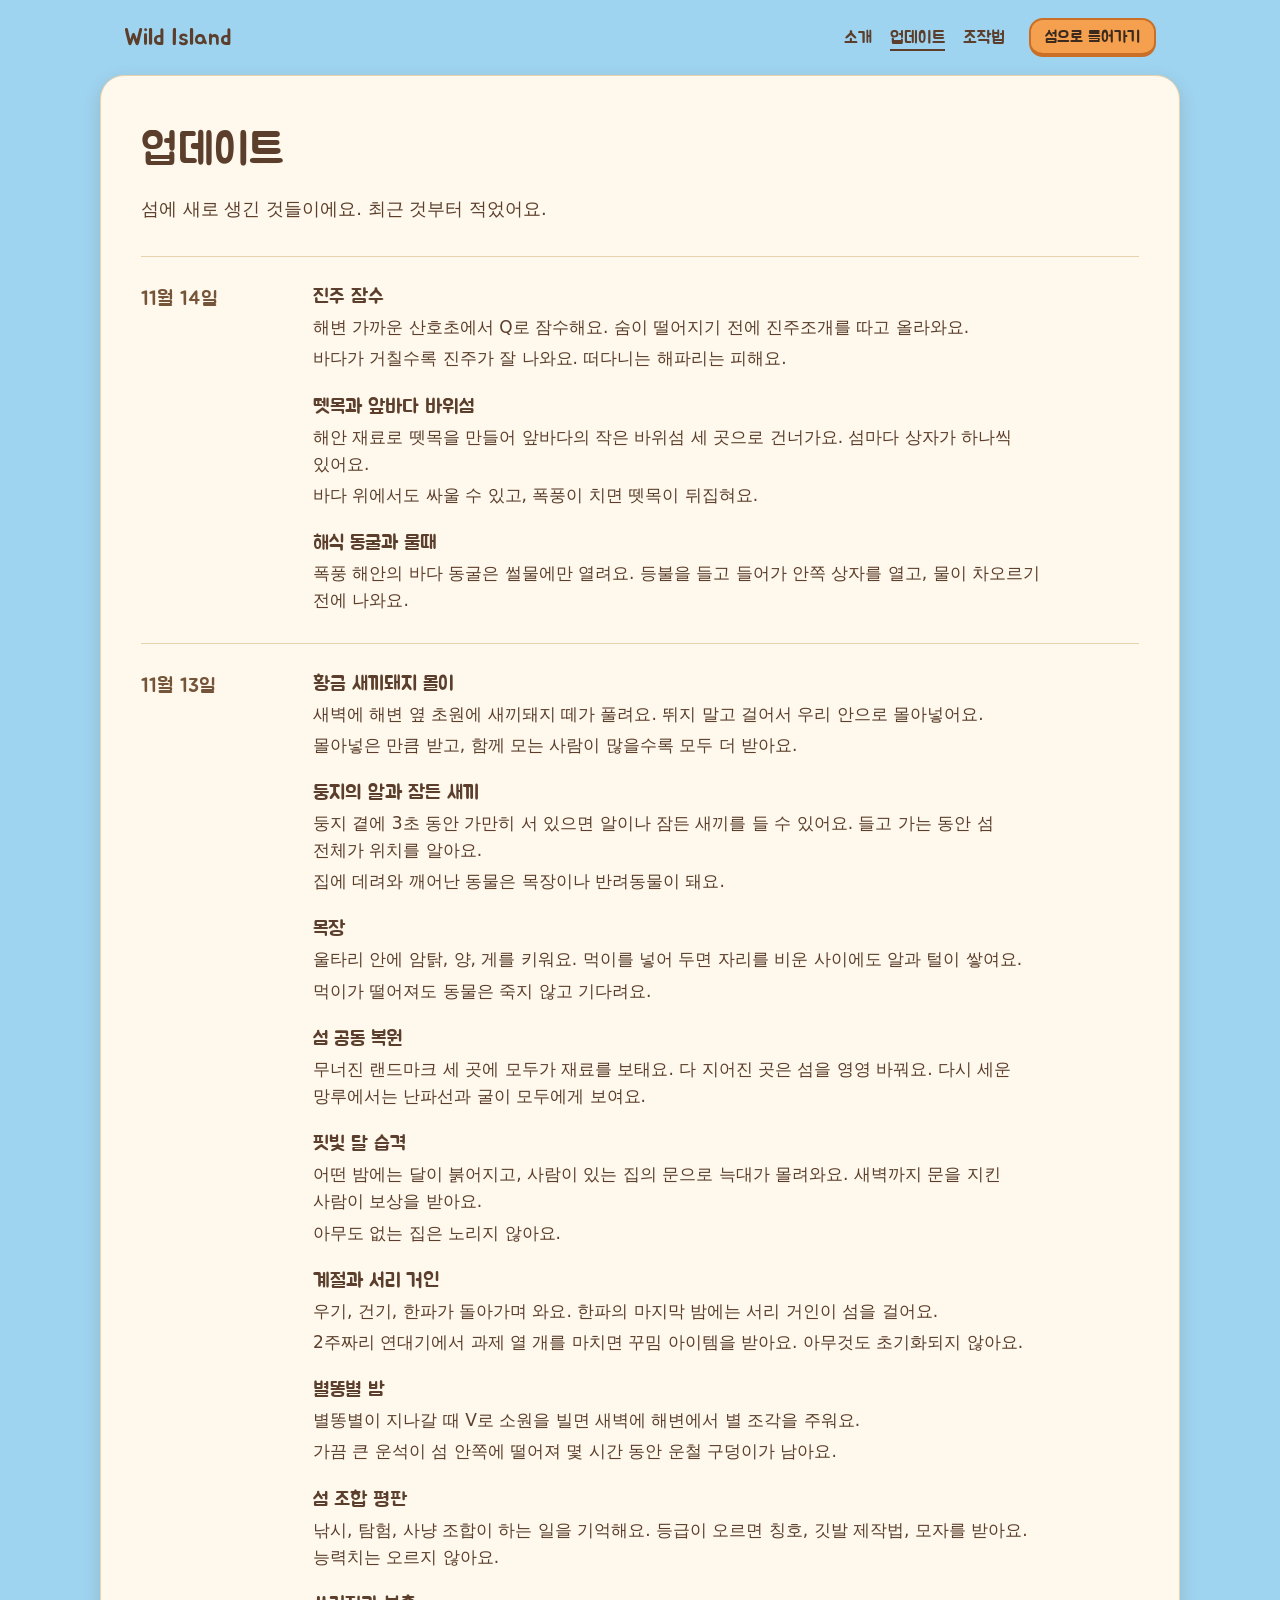
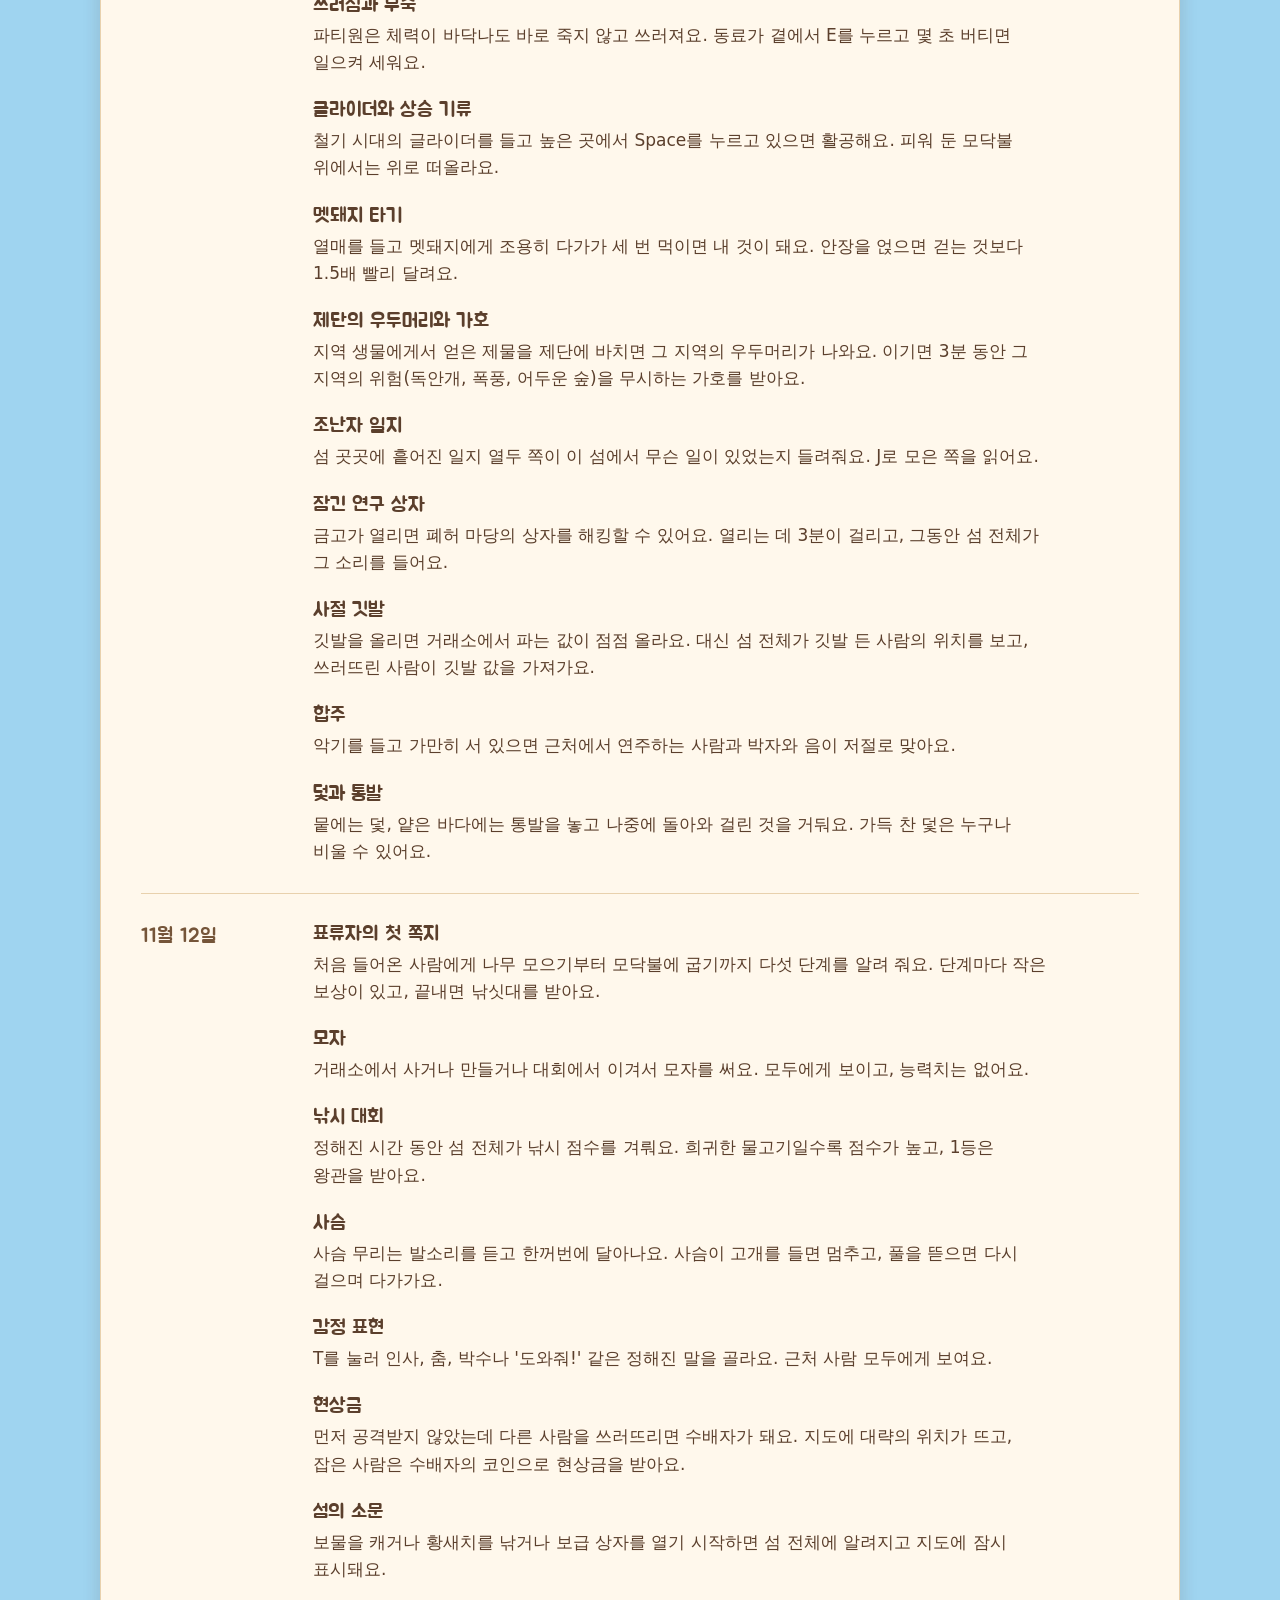
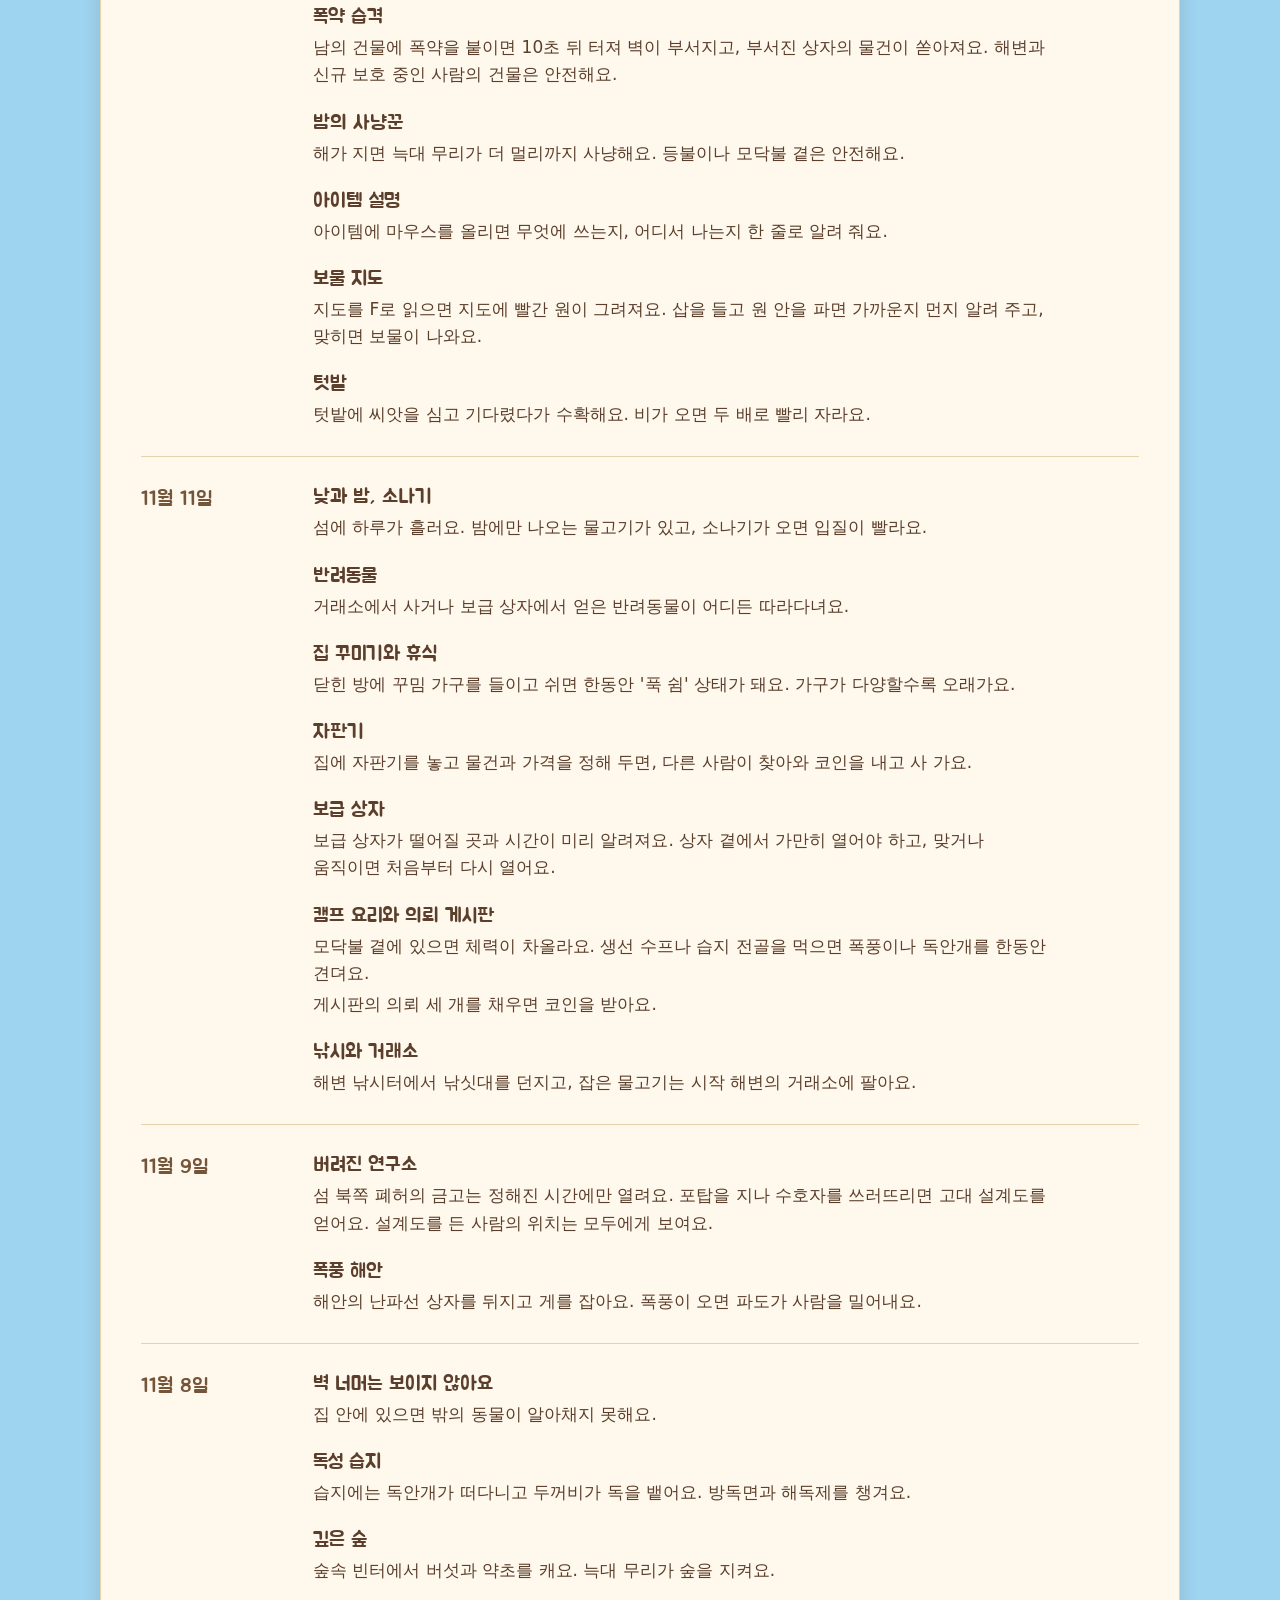
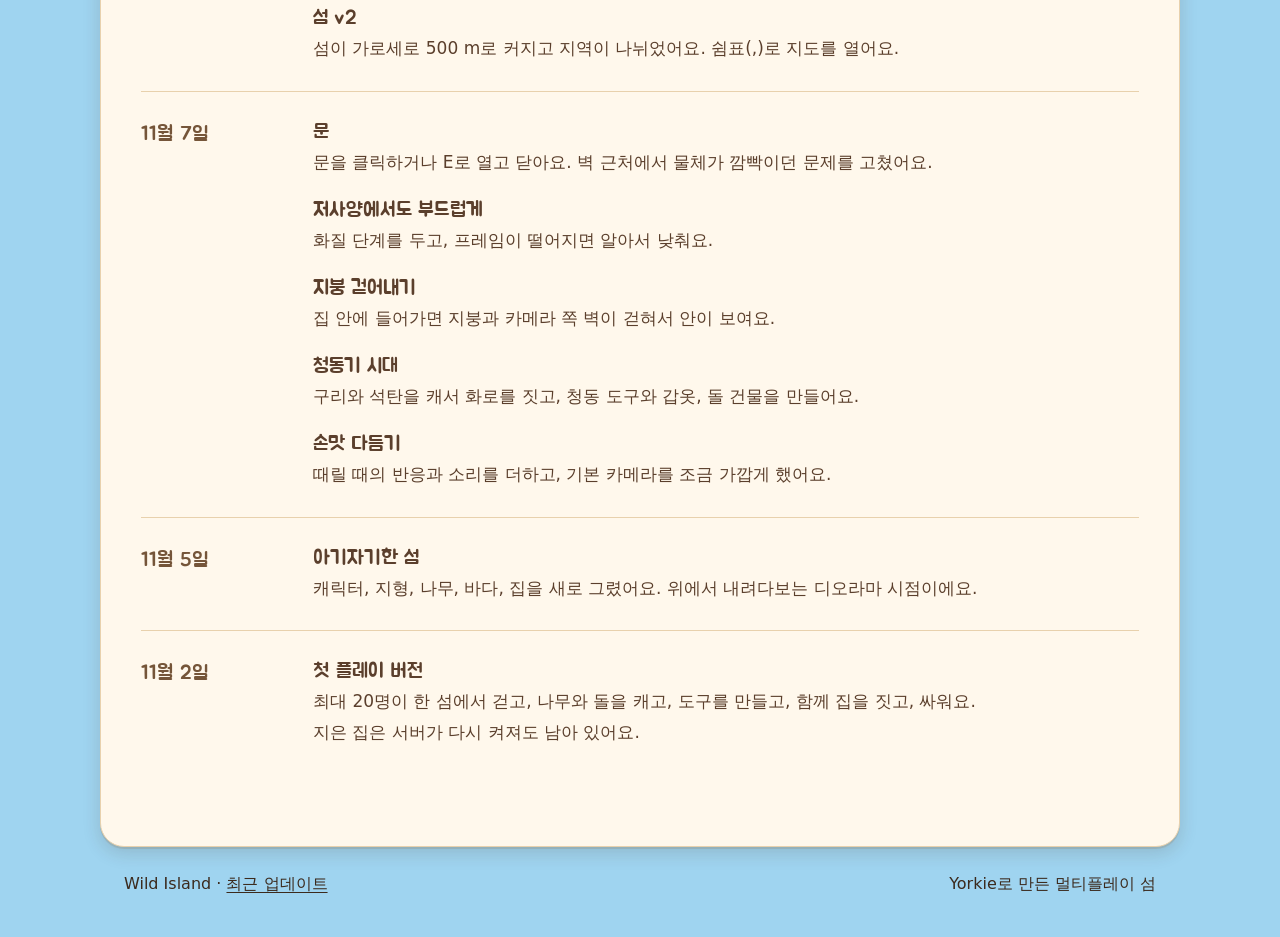
==== updates/index.html @ ed9c8882 "deploy v0.1.1" ====
<!doctype html>
<html lang="ko">
  <head>
    <meta charset="UTF-8" />
    <meta name="viewport" content="width=device-width, initial-scale=1.0" />
    <title>업데이트 · Wild Island</title>
    <meta name="description" content="Wild Island에 새로 생긴 것들, 최근 것부터." />
    <link rel="icon" href="data:," />
    <script type="module" crossorigin src="../assets/updates-BqcX0hGC.js"></script>
    <link rel="modulepreload" crossorigin href="../assets/modulepreload-polyfill-P2Xu9kJm.js">
    <link rel="stylesheet" crossorigin href="../assets/site-DYRIUHrF.css">
  </head>
  <body>
    <header class="top">
      <div class="wrap">
        <a class="brand" href="../">Wild Island</a>
        <nav class="nav" aria-label="사이트">
          <a href="../about/">소개</a>
          <a href="./" aria-current="page">업데이트</a>
          <a href="../how/">조작법</a>
        </nav>
        <a class="play" href="../">섬으로 들어가기</a>
      </div>
    </header>

    <main class="wrap">
      <h1>업데이트</h1>
      <p class="lead measure">섬에 새로 생긴 것들이에요. 최근 것부터 적었어요.</p>
      <div class="days" id="days"></div>
    </main>

    <footer>
      <div class="wrap">
        <span>Wild Island · <a href="../updates/">최근 업데이트</a></span>
        <span>Yorkie로 만든 멀티플레이 섬</span>
      </div>
    </footer>
  </body>
</html>
---- assets/site-DYRIUHrF.css ----
@font-face{font-family:Jua;font-style:normal;font-display:swap;font-weight:400;src:url(./jua-2-400-normal-BKyyhivJ.woff2)format("woff2"),url(./jua-2-400-normal-BooYlCcg.woff)format("woff");unicode-range:U+D723-D728,U+D72A-D733,U+D735-D748,U+D74A-D74F,U+D752-D753,U+D755-D757,U+D75A-D75F,U+D762-D764,U+D766-D768,U+D76A-D76B,U+D76D-D76F,U+D771-D787,U+D789-D78B,U+D78D-D78F,U+D791-D797,U+D79A,U+D79C,U+D79E-D7A3,U+F900-F909,U+F90B-F92E}@font-face{font-family:Jua;font-style:normal;font-display:swap;font-weight:400;src:url(./jua-3-400-normal-DoDZfDfm.woff2)format("woff2"),url(./jua-3-400-normal-De5VWGoT.woff)format("woff");unicode-range:U+D679-D68B,U+D68E-D69E,U+D6A0,U+D6A2-D6A7,U+D6A9-D6C3,U+D6C6-D6C7,U+D6C9-D6CB,U+D6CD-D6D3,U+D6D5-D6D6,U+D6D8-D6E3,U+D6E5-D6E7,U+D6E9-D6FB,U+D6FD-D717,U+D719-D71F,U+D721-D722}@font-face{font-family:Jua;font-style:normal;font-display:swap;font-weight:400;src:url(./jua-4-400-normal-3XTqeRdq.woff2)format("woff2"),url(./jua-4-400-normal-DhmXVsS3.woff)format("woff");unicode-range:U+D5BC-D5C7,U+D5CA-D5CB,U+D5CD-D5CF,U+D5D1-D5D7,U+D5D9-D5DA,U+D5DC,U+D5DE-D5E3,U+D5E6-D5E7,U+D5E9-D5EB,U+D5ED-D5F6,U+D5F8,U+D5FA-D5FF,U+D602-D603,U+D605-D607,U+D609-D60F,U+D612-D613,U+D616-D61B,U+D61D-D637,U+D63A-D63B,U+D63D-D63F,U+D641-D647,U+D64A-D64C,U+D64E-D653,U+D656-D657,U+D659-D65B,U+D65D-D666,U+D668,U+D66A-D678}@font-face{font-family:Jua;font-style:normal;font-display:swap;font-weight:400;src:url(./jua-5-400-normal-DzTXNhbn.woff2)format("woff2"),url([data-uri])format("woff");unicode-range:U+D507,U+D509-D50B,U+D50D-D513,U+D515-D53B,U+D53E-D53F,U+D541-D543,U+D545-D54C,U+D54E,U+D550,U+D552-D557,U+D55A-D55B,U+D55D-D55F,U+D561-D564,U+D566-D567,U+D56A,U+D56C,U+D56E-D573,U+D576-D577,U+D579-D583,U+D585-D586,U+D58A-D5A4,U+D5A6-D5BB}@font-face{font-family:Jua;font-style:normal;font-display:swap;font-weight:400;src:url(./jua-6-400-normal-BsLrIKny.woff2)format("woff2"),url(./jua-6-400-normal--8HIsjc1.woff)format("woff");unicode-range:U+D464-D477,U+D47A-D47B,U+D47D-D47F,U+D481-D487,U+D489-D48A,U+D48C,U+D48E-D4E7,U+D4E9-D503,U+D505-D506}@font-face{font-family:Jua;font-style:normal;font-display:swap;font-weight:400;src:url(./jua-7-400-normal-DexeO29O.woff2)format("woff2"),url(./jua-7-400-normal-DX935-N3.woff)format("woff");unicode-range:U+D3BF-D3C7,U+D3CA-D3CF,U+D3D1-D3EB,U+D3EE-D3EF,U+D3F1-D3F3,U+D3F5-D3FB,U+D3FD-D400,U+D402-D45B,U+D45D-D463}@font-face{font-family:Jua;font-style:normal;font-display:swap;font-weight:400;src:url(./jua-8-400-normal-BHKsdCps.woff2)format("woff2"),url([data-uri])format("woff");unicode-range:U+D2FF,U+D302-D304,U+D306-D30B,U+D30F,U+D311-D313,U+D315-D31B,U+D31E,U+D322-D324,U+D326-D327,U+D32A-D32B,U+D32D-D32F,U+D331-D337,U+D339-D33C,U+D33E-D37B,U+D37E-D37F,U+D381-D383,U+D385-D38B,U+D38E-D390,U+D392-D397,U+D39A-D39B,U+D39D-D39F,U+D3A1-D3A7,U+D3A9-D3AA,U+D3AC,U+D3AE-D3B3,U+D3B5-D3B7,U+D3B9-D3BB,U+D3BD-D3BE}@font-face{font-family:Jua;font-style:normal;font-display:swap;font-weight:400;src:url(./jua-9-400-normal-Bcwq4Fkr.woff2)format("woff2"),url(./jua-9-400-normal-DHtZzmWr.woff)format("woff");unicode-range:U+D257-D27F,U+D281-D29B,U+D29D-D29F,U+D2A1-D2AB,U+D2AD-D2B7,U+D2BA-D2BB,U+D2BD-D2BF,U+D2C1-D2C7,U+D2C9-D2EF,U+D2F2-D2F3,U+D2F5-D2F7,U+D2F9-D2FE}@font-face{font-family:Jua;font-style:normal;font-display:swap;font-weight:400;src:url(./jua-10-400-normal-DqY2m03H.woff2)format("woff2"),url(./jua-10-400-normal-DXPR8Iwv.woff)format("woff");unicode-range:U+D1B4,U+D1B6-D1F3,U+D1F5-D22B,U+D22E-D22F,U+D231-D233,U+D235-D23B,U+D23D-D240,U+D242-D256}@font-face{font-family:Jua;font-style:normal;font-display:swap;font-weight:400;src:url(./jua-11-400-normal-IkWnFt3S.woff2)format("woff2"),url(./jua-11-400-normal-CEW1o5gx.woff)format("woff");unicode-range:U+D105-D12F,U+D132-D133,U+D135-D137,U+D139-D13F,U+D141-D142,U+D144,U+D146-D14B,U+D14E-D14F,U+D151-D153,U+D155-D15B,U+D15E-D187,U+D189-D19F,U+D1A2-D1A3,U+D1A5-D1A7,U+D1A9-D1AF,U+D1B2-D1B3}@font-face{font-family:Jua;font-style:normal;font-display:swap;font-weight:400;src:url(./jua-12-400-normal-C9mVr8md.woff2)format("woff2"),url([data-uri])format("woff");unicode-range:U+D04B-D04F,U+D051-D057,U+D059-D06B,U+D06D-D06F,U+D071-D073,U+D075-D07B,U+D07E-D0A3,U+D0A6-D0A7,U+D0A9-D0AB,U+D0AD-D0B3,U+D0B6,U+D0B8,U+D0BA-D0BF,U+D0C2-D0C3,U+D0C5-D0C7,U+D0C9-D0CF,U+D0D2,U+D0D6-D0DB,U+D0DE-D0DF,U+D0E1-D0E3,U+D0E5-D0EB,U+D0EE-D0F0,U+D0F2-D104}@font-face{font-family:Jua;font-style:normal;font-display:swap;font-weight:400;src:url(./jua-13-400-normal-BtuRFb4O.woff2)format("woff2"),url(./jua-13-400-normal-C89C60DH.woff)format("woff");unicode-range:U+CFA2-CFC3,U+CFC5-CFDF,U+CFE2-CFE3,U+CFE5-CFE7,U+CFE9-CFF4,U+CFF6-CFFB,U+CFFD-CFFF,U+D001-D003,U+D005-D017,U+D019-D033,U+D036-D037,U+D039-D03B,U+D03D-D04A}@font-face{font-family:Jua;font-style:normal;font-display:swap;font-weight:400;src:url(./jua-14-400-normal-DqKajrW5.woff2)format("woff2"),url(./jua-14-400-normal-DuO_Sx9t.woff)format("woff");unicode-range:U+CEF0-CEF3,U+CEF6,U+CEF9-CEFF,U+CF01-CF03,U+CF05-CF07,U+CF09-CF0F,U+CF11-CF12,U+CF14-CF1B,U+CF1D-CF1F,U+CF21-CF2F,U+CF31-CF53,U+CF56-CF57,U+CF59-CF5B,U+CF5D-CF63,U+CF66,U+CF68,U+CF6A-CF6F,U+CF71-CF84,U+CF86-CF8B,U+CF8D-CFA1}@font-face{font-family:Jua;font-style:normal;font-display:swap;font-weight:400;src:url(./jua-15-400-normal-CGSZ9zlH.woff2)format("woff2"),url([data-uri])format("woff");unicode-range:U+CE3C-CE57,U+CE5A-CE5B,U+CE5D-CE5F,U+CE61-CE67,U+CE6A,U+CE6C,U+CE6E-CE73,U+CE76-CE77,U+CE79-CE7B,U+CE7D-CE83,U+CE85-CE88,U+CE8A-CE8F,U+CE91-CE93,U+CE95-CE97,U+CE99-CE9F,U+CEA2,U+CEA4-CEAB,U+CEAD-CEE3,U+CEE6-CEE7,U+CEE9-CEEB,U+CEED-CEEF}@font-face{font-family:Jua;font-style:normal;font-display:swap;font-weight:400;src:url(./jua-16-400-normal-DTWln3D0.woff2)format("woff2"),url(./jua-16-400-normal-CcCdc3Ae.woff)format("woff");unicode-range:U+CD92-CD93,U+CD96-CD97,U+CD99-CD9B,U+CD9D-CDA3,U+CDA6-CDA8,U+CDAA-CDAF,U+CDB1-CDC3,U+CDC5-CDCB,U+CDCD-CDE7,U+CDE9-CE03,U+CE05-CE1F,U+CE22-CE34,U+CE36-CE3B}@font-face{font-family:Jua;font-style:normal;font-display:swap;font-weight:400;src:url(./jua-17-400-normal-B6OKyiO9.woff2)format("woff2"),url(./jua-17-400-normal-DlbE44n5.woff)format("woff");unicode-range:U+CCEF-CD07,U+CD0A-CD0B,U+CD0D-CD1A,U+CD1C,U+CD1E-CD2B,U+CD2D-CD5B,U+CD5D-CD77,U+CD79-CD91}@font-face{font-family:Jua;font-style:normal;font-display:swap;font-weight:400;src:url(./jua-18-400-normal-CAlbL00r.woff2)format("woff2"),url(./jua-18-400-normal-CQJmuziu.woff)format("woff");unicode-range:U+CC3F-CC43,U+CC46-CC47,U+CC49-CC4B,U+CC4D-CC53,U+CC55-CC58,U+CC5A-CC5F,U+CC61-CC97,U+CC9A-CC9B,U+CC9D-CC9F,U+CCA1-CCA7,U+CCAA,U+CCAC,U+CCAE-CCB3,U+CCB6-CCB7,U+CCB9-CCBB,U+CCBD-CCCF,U+CCD1-CCE3,U+CCE5-CCEE}@font-face{font-family:Jua;font-style:normal;font-display:swap;font-weight:400;src:url([data-uri])format("woff2"),url([data-uri])format("woff");unicode-range:U+CB91-CBD3,U+CBD5-CBE3,U+CBE5-CC0B,U+CC0E-CC0F,U+CC11-CC13,U+CC15-CC1B,U+CC1D-CC20,U+CC23-CC27,U+CC2A-CC2B,U+CC2D,U+CC2F,U+CC31-CC37,U+CC3A,U+CC3C}@font-face{font-family:Jua;font-style:normal;font-display:swap;font-weight:400;src:url(./jua-20-400-normal-D1ZcarTF.woff2)format("woff2"),url(./jua-20-400-normal-Bq9sRRL8.woff)format("woff");unicode-range:U+CAF4-CB47,U+CB4A-CB90}@font-face{font-family:Jua;font-style:normal;font-display:swap;font-weight:400;src:url(./jua-21-400-normal-CVhGndac.woff2)format("woff2"),url(./jua-21-400-normal-CCW2aKwz.woff)format("woff");unicode-range:U+CA4A-CA4B,U+CA4E-CA4F,U+CA51-CA53,U+CA55-CA5B,U+CA5D-CA60,U+CA62-CA83,U+CA85-CABB,U+CABE-CABF,U+CAC1-CAC3,U+CAC5-CACB,U+CACD-CAD0,U+CAD2,U+CAD4-CAD8,U+CADA-CAF3}@font-face{font-family:Jua;font-style:normal;font-display:swap;font-weight:400;src:url(./jua-22-400-normal-CtrWFYQm.woff2)format("woff2"),url(./jua-22-400-normal-XDgGrLrD.woff)format("woff");unicode-range:U+C996-C997,U+C99A-C99C,U+C99E-C9BF,U+C9C2-C9C3,U+C9C5-C9C7,U+C9C9-C9CF,U+C9D2,U+C9D4,U+C9D7-C9D8,U+C9DB,U+C9DE-C9DF,U+C9E1-C9E3,U+C9E5-C9E6,U+C9E8-C9EB,U+C9EE-C9F0,U+C9F2-C9F7,U+C9F9-CA0B,U+CA0D-CA28,U+CA2A-CA49}@font-face{font-family:Jua;font-style:normal;font-display:swap;font-weight:400;src:url(./jua-23-400-normal-BY_OQp2H.woff2)format("woff2"),url(./jua-23-400-normal-CS6VU3P-.woff)format("woff");unicode-range:U+C8E9-C8F4,U+C8F6-C8FB,U+C8FE-C8FF,U+C901-C903,U+C905-C90B,U+C90E-C910,U+C912-C917,U+C919-C92B,U+C92D-C94F,U+C951-C953,U+C955-C96B,U+C96D-C973,U+C975-C987,U+C98A-C98B,U+C98D-C98F,U+C991-C995}@font-face{font-family:Jua;font-style:normal;font-display:swap;font-weight:400;src:url(./jua-24-400-normal-BXWYHcQK.woff2)format("woff2"),url(./jua-24-400-normal-DGZZckv3.woff)format("woff");unicode-range:U+C841-C84B,U+C84D-C86F,U+C872-C873,U+C875-C877,U+C879-C87F,U+C882-C884,U+C887-C88A,U+C88D-C8C3,U+C8C5-C8DF,U+C8E1-C8E8}@font-face{font-family:Jua;font-style:normal;font-display:swap;font-weight:400;src:url(./jua-25-400-normal-AP8mwJ_U.woff2)format("woff2"),url(./jua-25-400-normal-CNvcE-6A.woff)format("woff");unicode-range:U+C779-C77B,U+C77E-C782,U+C786,U+C78B,U+C78D,U+C78F,U+C792-C793,U+C795,U+C797,U+C799-C79F,U+C7A2,U+C7A7-C7AB,U+C7AE-C7BB,U+C7BD-C7C0,U+C7C2-C7C7,U+C7C9-C7DC,U+C7DE-C7FF,U+C802-C803,U+C805-C807,U+C809,U+C80B-C80F,U+C812,U+C814,U+C817-C81B,U+C81E-C81F,U+C821-C823,U+C825-C82E,U+C830-C837,U+C839-C83B,U+C83D-C840}@font-face{font-family:Jua;font-style:normal;font-display:swap;font-weight:400;src:url(./jua-26-400-normal-D_9-XztK.woff2)format("woff2"),url(./jua-26-400-normal-DDADrV0C.woff)format("woff");unicode-range:U+C6BB-C6BF,U+C6C2,U+C6C4,U+C6C6-C6CB,U+C6CE-C6CF,U+C6D1-C6D3,U+C6D5-C6DB,U+C6DD-C6DF,U+C6E1-C6E7,U+C6E9-C6EB,U+C6ED-C6EF,U+C6F1-C6F8,U+C6FA-C703,U+C705-C707,U+C709-C70B,U+C70D-C716,U+C718,U+C71A-C71F,U+C722-C723,U+C725-C727,U+C729-C734,U+C736-C73B,U+C73E-C73F,U+C741-C743,U+C745-C74B,U+C74E-C750,U+C752-C757,U+C759-C773,U+C776-C777}@font-face{font-family:Jua;font-style:normal;font-display:swap;font-weight:400;src:url(./jua-27-400-normal-CQ75bXdg.woff2)format("woff2"),url(./jua-27-400-normal-Bish-_3G.woff)format("woff");unicode-range:U+C5F5-C5FB,U+C5FE,U+C602-C605,U+C607,U+C609-C60F,U+C611-C61A,U+C61C-C623,U+C626-C627,U+C629-C62B,U+C62D,U+C62F-C632,U+C636,U+C638,U+C63A-C63F,U+C642-C643,U+C645-C647,U+C649-C652,U+C656-C65B,U+C65D-C65F,U+C661-C663,U+C665-C677,U+C679-C67B,U+C67D-C693,U+C696-C697,U+C699-C69B,U+C69D-C6A3,U+C6A6,U+C6A8,U+C6AA-C6AF,U+C6B2-C6B3,U+C6B5-C6B7,U+C6B9-C6BA}@font-face{font-family:Jua;font-style:normal;font-display:swap;font-weight:400;src:url(./jua-28-400-normal-DmXUqpHq.woff2)format("woff2"),url(./jua-28-400-normal-BKwKHD8N.woff)format("woff");unicode-range:U+C517-C527,U+C52A-C52B,U+C52D-C52F,U+C531-C538,U+C53A,U+C53C,U+C53E-C543,U+C546-C547,U+C54B,U+C54D-C552,U+C556,U+C55A-C55B,U+C55D,U+C55F,U+C562-C563,U+C565-C567,U+C569-C56F,U+C572,U+C574,U+C576-C57B,U+C57E-C57F,U+C581-C583,U+C585-C586,U+C588-C58B,U+C58E,U+C590,U+C592-C596,U+C599-C5B3,U+C5B6-C5B7,U+C5BA,U+C5BE-C5C3,U+C5CA-C5CB,U+C5CD,U+C5CF,U+C5D2-C5D3,U+C5D5-C5D7,U+C5D9-C5DF,U+C5E1-C5E2,U+C5E4,U+C5E6-C5EB,U+C5EF,U+C5F1-C5F3}@font-face{font-family:Jua;font-style:normal;font-display:swap;font-weight:400;src:url(./jua-29-400-normal-DRrHVCxB.woff2)format("woff2"),url(./jua-29-400-normal-DZTDcSbo.woff)format("woff");unicode-range:U+C475-C4EF,U+C4F2-C4F3,U+C4F5-C4F7,U+C4F9-C4FF,U+C502-C50B,U+C50D-C516}@font-face{font-family:Jua;font-style:normal;font-display:swap;font-weight:400;src:url(./jua-30-400-normal-BsIOP5Yg.woff2)format("woff2"),url(./jua-30-400-normal-zNbkgp8N.woff)format("woff");unicode-range:U+C3D0-C3D7,U+C3DA-C3DB,U+C3DD-C3DE,U+C3E1-C3EC,U+C3EE-C3F3,U+C3F5-C42B,U+C42D-C463,U+C466-C474}@font-face{font-family:Jua;font-style:normal;font-display:swap;font-weight:400;src:url([data-uri])format("woff2"),url([data-uri])format("woff");unicode-range:U+C32B-C367,U+C36A-C36B,U+C36D-C36F,U+C371-C377,U+C37A-C37B,U+C37E-C383,U+C385-C387,U+C389-C3CF}@font-face{font-family:Jua;font-style:normal;font-display:swap;font-weight:400;src:url(./jua-32-400-normal-5Vxy14KJ.woff2)format("woff2"),url(./jua-32-400-normal-BfD7oKoy.woff)format("woff");unicode-range:U+C26A-C26B,U+C26D-C26F,U+C271-C273,U+C275-C27B,U+C27E-C287,U+C289-C28F,U+C291-C297,U+C299-C29A,U+C29C-C2A3,U+C2A5-C2A7,U+C2A9-C2AB,U+C2AD-C2B3,U+C2B6,U+C2B8,U+C2BA-C2BB,U+C2BD-C2DB,U+C2DE-C2DF,U+C2E1-C2E2,U+C2E5-C2EA,U+C2EE,U+C2F0,U+C2F2-C2F5,U+C2F7,U+C2FA-C2FB,U+C2FD-C2FF,U+C301-C307,U+C309-C30C,U+C30E-C312,U+C315-C323,U+C325-C328,U+C32A}@font-face{font-family:Jua;font-style:normal;font-display:swap;font-weight:400;src:url(./jua-33-400-normal-q4tetTrQ.woff2)format("woff2"),url(./jua-33-400-normal-D7O-agSW.woff)format("woff");unicode-range:U+C1BC-C1C3,U+C1C5-C1DF,U+C1E1-C1FB,U+C1FD-C203,U+C205-C20C,U+C20E,U+C210-C217,U+C21A-C21B,U+C21D-C21E,U+C221-C227,U+C229-C22A,U+C22C,U+C22E,U+C230,U+C233-C24F,U+C251-C257,U+C259-C269}@font-face{font-family:Jua;font-style:normal;font-display:swap;font-weight:400;src:url(./jua-34-400-normal-B1Do_GDL.woff2)format("woff2"),url(./jua-34-400-normal-BWXolFEP.woff)format("woff");unicode-range:U+C101-C11B,U+C11F,U+C121-C123,U+C125-C12B,U+C12E,U+C132-C137,U+C13A-C13B,U+C13D-C13F,U+C141-C147,U+C14A,U+C14C-C153,U+C155-C157,U+C159-C15B,U+C15D-C166,U+C169-C16F,U+C171-C177,U+C179-C18B,U+C18E-C18F,U+C191-C193,U+C195-C19B,U+C19D-C19E,U+C1A0,U+C1A2-C1A4,U+C1A6-C1BB}@font-face{font-family:Jua;font-style:normal;font-display:swap;font-weight:400;src:url(./jua-35-400-normal-Dep2Pnbo.woff2)format("woff2"),url(./jua-35-400-normal-BlPLBMlu.woff)format("woff");unicode-range:U+C049-C057,U+C059-C05B,U+C05D-C05F,U+C061-C067,U+C069-C08F,U+C091-C0AB,U+C0AE-C0AF,U+C0B1-C0B3,U+C0B5,U+C0B7-C0BB,U+C0BE,U+C0C2-C0C7,U+C0CA-C0CB,U+C0CD-C0CF,U+C0D1-C0D7,U+C0D9-C0DA,U+C0DC,U+C0DE-C0E3,U+C0E5-C0EB,U+C0ED-C0F3,U+C0F6,U+C0F8,U+C0FA-C0FF}@font-face{font-family:Jua;font-style:normal;font-display:swap;font-weight:400;src:url([data-uri])format("woff2"),url([data-uri])format("woff");unicode-range:U+BFA7-BFAF,U+BFB1-BFC4,U+BFC6-BFCB,U+BFCE-BFCF,U+BFD1-BFD3,U+BFD5-BFDB,U+BFDD-C048}@font-face{font-family:Jua;font-style:normal;font-display:swap;font-weight:400;src:url(./jua-37-400-normal-VNBV9hL7.woff2)format("woff2"),url(./jua-37-400-normal-BvO-d13z.woff)format("woff");unicode-range:U+BF07,U+BF09-BF3F,U+BF41-BF4F,U+BF52-BF54,U+BF56-BFA6}@font-face{font-family:Jua;font-style:normal;font-display:swap;font-weight:400;src:url(./jua-38-400-normal-zeEwlzCk.woff2)format("woff2"),url(./jua-38-400-normal-Bdb4ABBy.woff)format("woff");unicode-range:U+BE56,U+BE58,U+BE5C-BE5F,U+BE62-BE63,U+BE65-BE67,U+BE69-BE74,U+BE76-BE7B,U+BE7E-BE7F,U+BE81-BE8E,U+BE90,U+BE92-BEA7,U+BEA9-BECF,U+BED2-BED3,U+BED5-BED6,U+BED9-BEE3,U+BEE6-BF06}@font-face{font-family:Jua;font-style:normal;font-display:swap;font-weight:400;src:url(./jua-39-400-normal-lX1ylnHt.woff2)format("woff2"),url(./jua-39-400-normal-CRcVOoZi.woff)format("woff");unicode-range:U+BDB0-BDD3,U+BDD5-BDEF,U+BDF1-BE0B,U+BE0D-BE0F,U+BE11-BE13,U+BE15-BE43,U+BE46-BE47,U+BE49-BE4B,U+BE4D-BE53}@font-face{font-family:Jua;font-style:normal;font-display:swap;font-weight:400;src:url(./jua-40-400-normal-CoRomuMz.woff2)format("woff2"),url(./jua-40-400-normal-Dqyj10Uu.woff)format("woff");unicode-range:U+BD03,U+BD06,U+BD08,U+BD0A-BD0F,U+BD11-BD22,U+BD25-BD47,U+BD49-BD58,U+BD5A-BD7F,U+BD82-BD83,U+BD85-BD87,U+BD8A-BD8F,U+BD91-BD92,U+BD94,U+BD96-BD98,U+BD9A-BDAF}@font-face{font-family:Jua;font-style:normal;font-display:swap;font-weight:400;src:url(./jua-41-400-normal-Db6h2i6k.woff2)format("woff2"),url(./jua-41-400-normal-C2N-plyU.woff)format("woff");unicode-range:U+BC4E-BC83,U+BC86-BC87,U+BC89-BC8B,U+BC8D-BC93,U+BC96,U+BC98,U+BC9B-BC9F,U+BCA2-BCA3,U+BCA5-BCA7,U+BCA9-BCB2,U+BCB4-BCBB,U+BCBE-BCBF,U+BCC1-BCC3,U+BCC5-BCCC,U+BCCE-BCD0,U+BCD2-BCD4,U+BCD6-BCF3,U+BCF7,U+BCF9-BCFB,U+BCFD-BD02}@font-face{font-family:Jua;font-style:normal;font-display:swap;font-weight:400;src:url(./jua-42-400-normal-Cr9PRvEz.woff2)format("woff2"),url(./jua-42-400-normal-BVcon7_N.woff)format("woff");unicode-range:U+BB90-BBA3,U+BBA5-BBAB,U+BBAD-BBBF,U+BBC1-BBF7,U+BBFA-BBFB,U+BBFD-BBFE,U+BC01-BC07,U+BC09-BC0A,U+BC0E,U+BC10,U+BC12-BC13,U+BC17,U+BC19-BC1A,U+BC1E,U+BC20-BC23,U+BC26,U+BC28,U+BC2A-BC2C,U+BC2E-BC2F,U+BC32-BC33,U+BC35-BC37,U+BC39-BC3F,U+BC41-BC42,U+BC44,U+BC46-BC48,U+BC4A-BC4D}@font-face{font-family:Jua;font-style:normal;font-display:swap;font-weight:400;src:url(./jua-43-400-normal-C5m-onfi.woff2)format("woff2"),url(./jua-43-400-normal-BLKgS1lJ.woff)format("woff");unicode-range:U+BAE6-BAFB,U+BAFD-BB17,U+BB19-BB33,U+BB37,U+BB39-BB3A,U+BB3D-BB43,U+BB45-BB46,U+BB48,U+BB4A-BB4F,U+BB51-BB53,U+BB55-BB57,U+BB59-BB62,U+BB64-BB8F}@font-face{font-family:Jua;font-style:normal;font-display:swap;font-weight:400;src:url(./jua-44-400-normal-Dm7Az5DS.woff2)format("woff2"),url(./jua-44-400-normal-By-YUT_0.woff)format("woff");unicode-range:U+BA30-BA37,U+BA3A-BA3B,U+BA3D-BA3F,U+BA41-BA47,U+BA49-BA4A,U+BA4C,U+BA4E-BA53,U+BA56-BA57,U+BA59-BA5B,U+BA5D-BA63,U+BA65-BA66,U+BA68-BA6F,U+BA71-BA73,U+BA75-BA77,U+BA79-BA84,U+BA86,U+BA88-BAA7,U+BAAA,U+BAAD-BAAF,U+BAB1-BAB7,U+BABA,U+BABC,U+BABE-BAE5}@font-face{font-family:Jua;font-style:normal;font-display:swap;font-weight:400;src:url(./jua-45-400-normal-DP1URkuO.woff2)format("woff2"),url([data-uri])format("woff");unicode-range:U+B96E-B973,U+B976-B977,U+B979-B97B,U+B97D-B983,U+B986,U+B988,U+B98A-B98D,U+B98F-B9AB,U+B9AE-B9AF,U+B9B1-B9B3,U+B9B5-B9BB,U+B9BE,U+B9C0,U+B9C2-B9C7,U+B9CA-B9CB,U+B9CD,U+B9D2-B9D7,U+B9DA,U+B9DC,U+B9DF-B9E0,U+B9E2,U+B9E6-B9E7,U+B9E9-B9F3,U+B9F6,U+B9F8,U+B9FB-BA2F}@font-face{font-family:Jua;font-style:normal;font-display:swap;font-weight:400;src:url(./jua-46-400-normal-D2n6Q4RT.woff2)format("woff2"),url(./jua-46-400-normal-Cx9SDiL0.woff)format("woff");unicode-range:U+B8BF-B8CB,U+B8CD-B8E0,U+B8E2-B8E7,U+B8EA-B8EB,U+B8ED-B8EF,U+B8F1-B8F7,U+B8FA,U+B8FC,U+B8FE-B903,U+B905-B917,U+B919-B91F,U+B921-B93B,U+B93D-B957,U+B95A-B95B,U+B95D-B95F,U+B961-B967,U+B969-B96C}@font-face{font-family:Jua;font-style:normal;font-display:swap;font-weight:400;src:url(./jua-47-400-normal-K_oEv23V.woff2)format("woff2"),url(./jua-47-400-normal-p-NyvDdP.woff)format("woff");unicode-range:U+B80D-B80F,U+B811-B817,U+B81A,U+B81C-B823,U+B826-B827,U+B829-B82B,U+B82D-B833,U+B836,U+B83A-B83F,U+B841-B85B,U+B85E-B85F,U+B861-B863,U+B865-B86B,U+B86E,U+B870,U+B872-B8AF,U+B8B1-B8BE}@font-face{font-family:Jua;font-style:normal;font-display:swap;font-weight:400;src:url(./jua-48-400-normal-ByUOq502.woff2)format("woff2"),url([data-uri])format("woff");unicode-range:U+B74D-B75F,U+B761-B763,U+B765-B774,U+B776-B77B,U+B77E-B77F,U+B781-B783,U+B785-B78B,U+B78E,U+B792-B796,U+B79A-B79B,U+B79D-B7A7,U+B7AA,U+B7AE-B7B3,U+B7B6-B7C8,U+B7CA-B7EB,U+B7EE-B7EF,U+B7F1-B7F3,U+B7F5-B7FB,U+B7FE,U+B802-B806,U+B80A-B80B}@font-face{font-family:Jua;font-style:normal;font-display:swap;font-weight:400;src:url(./jua-49-400-normal-CDWKJrMx.woff2)format("woff2"),url([data-uri])format("woff");unicode-range:U+B6A7-B6AA,U+B6AC-B6B0,U+B6B2-B6EF,U+B6F1-B727,U+B72A-B72B,U+B72D-B72E,U+B731-B737,U+B739-B73A,U+B73C-B743,U+B745-B74C}@font-face{font-family:Jua;font-style:normal;font-display:swap;font-weight:400;src:url(./jua-50-400-normal-C81p-2U9.woff2)format("woff2"),url(./jua-50-400-normal-DZxoht-7.woff)format("woff");unicode-range:U+B605-B60F,U+B612-B617,U+B619-B624,U+B626-B69B,U+B69E-B6A3,U+B6A5-B6A6}@font-face{font-family:Jua;font-style:normal;font-display:swap;font-weight:400;src:url(./jua-51-400-normal-Ci0tRqh9.woff2)format("woff2"),url(./jua-51-400-normal-EFo7rs-c.woff)format("woff");unicode-range:U+B55F,U+B562-B583,U+B585-B59F,U+B5A2-B5A3,U+B5A5-B5A7,U+B5A9-B5B2,U+B5B5-B5BA,U+B5BD-B604}@font-face{font-family:Jua;font-style:normal;font-display:swap;font-weight:400;src:url(./jua-52-400-normal-C2QZLO_a.woff2)format("woff2"),url(./jua-52-400-normal-7DZNNHZa.woff)format("woff");unicode-range:U+B4A5-B4B6,U+B4B8-B4BF,U+B4C1-B4C7,U+B4C9-B4DB,U+B4DE-B4DF,U+B4E1-B4E2,U+B4E5-B4EB,U+B4EE,U+B4F0,U+B4F2-B513,U+B516-B517,U+B519-B51A,U+B51D-B523,U+B526,U+B528,U+B52B-B52F,U+B532-B533,U+B535-B537,U+B539-B53F,U+B541-B544,U+B546-B54B,U+B54D-B54F,U+B551-B55B,U+B55D-B55E}@font-face{font-family:Jua;font-style:normal;font-display:swap;font-weight:400;src:url([data-uri])format("woff2"),url([data-uri])format("woff");unicode-range:U+B3F8-B3FB,U+B3FD-B40F,U+B411-B417,U+B419-B41B,U+B41D-B41F,U+B421-B427,U+B42A-B42B,U+B42D-B44F,U+B452-B453,U+B455-B457,U+B459-B45F,U+B462-B464,U+B466-B46B,U+B46D-B47F,U+B481-B4A3}@font-face{font-family:Jua;font-style:normal;font-display:swap;font-weight:400;src:url(./jua-54-400-normal-yiqhYaAe.woff2)format("woff2"),url(./jua-54-400-normal-BvMnEBmX.woff)format("woff");unicode-range:U+B342-B353,U+B356-B357,U+B359-B35B,U+B35D-B35E,U+B360-B363,U+B366,U+B368,U+B36A-B36D,U+B36F,U+B372-B373,U+B375-B377,U+B379-B37F,U+B381-B382,U+B384,U+B386-B38B,U+B38D-B3C3,U+B3C6-B3C7,U+B3C9-B3CA,U+B3CD-B3D3,U+B3D6,U+B3D8,U+B3DA-B3F7}@font-face{font-family:Jua;font-style:normal;font-display:swap;font-weight:400;src:url(./jua-55-400-normal-CH5uVgUr.woff2)format("woff2"),url(./jua-55-400-normal-rO1jt6OV.woff)format("woff");unicode-range:U+B27C-B283,U+B285-B28F,U+B292-B293,U+B295-B297,U+B29A-B29F,U+B2A1-B2A4,U+B2A7-B2A9,U+B2AB,U+B2AD-B2C7,U+B2CA-B2CB,U+B2CD-B2CF,U+B2D1-B2D7,U+B2DA,U+B2DC,U+B2DE-B2E3,U+B2E7,U+B2E9-B2EA,U+B2EF-B2F3,U+B2F6,U+B2F8,U+B2FA-B2FB,U+B2FD-B2FE,U+B302-B303,U+B305-B307,U+B309-B30F,U+B312,U+B316-B31B,U+B31D-B341}@font-face{font-family:Jua;font-style:normal;font-display:swap;font-weight:400;src:url(./jua-56-400-normal-wlMtujh0.woff2)format("woff2"),url(./jua-56-400-normal-DjTaXCyO.woff)format("woff");unicode-range:U+B1D6-B1E7,U+B1E9-B1FC,U+B1FE-B203,U+B206-B207,U+B209-B20B,U+B20D-B213,U+B216-B21F,U+B221-B257,U+B259-B273,U+B275-B27B}@font-face{font-family:Jua;font-style:normal;font-display:swap;font-weight:400;src:url(./jua-57-400-normal-Cb1VK_Qw.woff2)format("woff2"),url(./jua-57-400-normal-uqZ26jOK.woff)format("woff");unicode-range:U+B120-B122,U+B126-B127,U+B129-B12B,U+B12D-B133,U+B136,U+B138,U+B13A-B13F,U+B142-B143,U+B145-B14F,U+B151-B153,U+B156-B157,U+B159-B177,U+B17A-B17B,U+B17D-B17F,U+B181-B187,U+B189-B18C,U+B18E-B191,U+B195-B1A7,U+B1A9-B1CB,U+B1CD-B1D5}@font-face{font-family:Jua;font-style:normal;font-display:swap;font-weight:400;src:url(./jua-58-400-normal-FjeqZF1k.woff2)format("woff2"),url(./jua-58-400-normal--s59I1Vv.woff)format("woff");unicode-range:U+B05F-B07B,U+B07E-B07F,U+B081-B083,U+B085-B08B,U+B08D-B097,U+B09B,U+B09D-B09F,U+B0A2-B0A7,U+B0AA,U+B0B0,U+B0B2,U+B0B6-B0B7,U+B0B9-B0BB,U+B0BD-B0C3,U+B0C6-B0C7,U+B0CA-B0CF,U+B0D1-B0DF,U+B0E1-B0E4,U+B0E6-B107,U+B10A-B10B,U+B10D-B10F,U+B111-B112,U+B114-B117,U+B119-B11A,U+B11C-B11F}@font-face{font-family:Jua;font-style:normal;font-display:swap;font-weight:400;src:url(./jua-59-400-normal-ZZKoxi31.woff2)format("woff2"),url(./jua-59-400-normal-BnfNb_wG.woff)format("woff");unicode-range:U+AFAC-AFB7,U+AFBA-AFBB,U+AFBD-AFBF,U+AFC1-AFC6,U+AFCA-AFCC,U+AFCE-AFD3,U+AFD5-AFE7,U+AFE9-AFEF,U+AFF1-B00B,U+B00D-B00F,U+B011-B013,U+B015-B01B,U+B01D-B027,U+B029-B043,U+B045-B047,U+B049,U+B04B,U+B04D-B052,U+B055-B056,U+B058-B05C,U+B05E}@font-face{font-family:Jua;font-style:normal;font-display:swap;font-weight:400;src:url(./jua-60-400-normal-CG-0nwCL.woff2)format("woff2"),url(./jua-60-400-normal-D0syhMyz.woff)format("woff");unicode-range:U+AF03-AF07,U+AF09-AF2B,U+AF2E-AF33,U+AF35-AF3B,U+AF3E-AF40,U+AF44-AF47,U+AF4A-AF5C,U+AF5E-AF63,U+AF65-AF7F,U+AF81-AFAB}@font-face{font-family:Jua;font-style:normal;font-display:swap;font-weight:400;src:url(./jua-61-400-normal-DFFBNxkN.woff2)format("woff2"),url(./jua-61-400-normal-Bdrz1at3.woff)format("woff");unicode-range:U+AE56-AE5B,U+AE5E-AE60,U+AE62-AE64,U+AE66-AE67,U+AE69-AE6B,U+AE6D-AE83,U+AE85-AEBB,U+AEBF,U+AEC1-AEC3,U+AEC5-AECB,U+AECE,U+AED0,U+AED2-AED7,U+AED9-AEF3,U+AEF5-AF02}@font-face{font-family:Jua;font-style:normal;font-display:swap;font-weight:400;src:url(./jua-62-400-normal-4j-j6Kqk.woff2)format("woff2"),url(./jua-62-400-normal-DQ853SIO.woff)format("woff");unicode-range:U+AD9C-ADA3,U+ADA5-ADBF,U+ADC1-ADC3,U+ADC5-ADC7,U+ADC9-ADD2,U+ADD4-ADDB,U+ADDD-ADDF,U+ADE1-ADE3,U+ADE5-ADF7,U+ADFA-ADFB,U+ADFD-ADFF,U+AE02-AE07,U+AE0A,U+AE0C,U+AE0E-AE13,U+AE15-AE2F,U+AE31-AE33,U+AE35-AE37,U+AE39-AE3F,U+AE42,U+AE44,U+AE46-AE49,U+AE4B,U+AE4F,U+AE51-AE53,U+AE55}@font-face{font-family:Jua;font-style:normal;font-display:swap;font-weight:400;src:url(./jua-63-400-normal-CxfK7GFk.woff2)format("woff2"),url(./jua-63-400-normal-BlM845Ad.woff)format("woff");unicode-range:U+ACE2-ACE3,U+ACE5-ACE6,U+ACE9-ACEF,U+ACF2,U+ACF4,U+ACF7-ACFB,U+ACFE-ACFF,U+AD01-AD03,U+AD05-AD0B,U+AD0D-AD10,U+AD12-AD1B,U+AD1D-AD33,U+AD35-AD48,U+AD4A-AD4F,U+AD51-AD6B,U+AD6E-AD6F,U+AD71-AD72,U+AD77-AD7C,U+AD7E,U+AD80,U+AD82-AD87,U+AD89-AD8B,U+AD8D-AD8F,U+AD91-AD9B}@font-face{font-family:Jua;font-style:normal;font-display:swap;font-weight:400;src:url(./jua-64-400-normal-Cx7hf0Bt.woff2)format("woff2"),url(./jua-64-400-normal-CdTAtWUl.woff)format("woff");unicode-range:U+AC25-AC2C,U+AC2E,U+AC30,U+AC32-AC37,U+AC39-AC3F,U+AC41-AC4C,U+AC4E-AC6F,U+AC72-AC73,U+AC75-AC76,U+AC79-AC7F,U+AC82,U+AC84-AC88,U+AC8A-AC8B,U+AC8D-AC8F,U+AC91-AC93,U+AC95-AC9B,U+AC9D-AC9E,U+ACA1-ACA7,U+ACAB,U+ACAD-ACAF,U+ACB1-ACB7,U+ACBA-ACBB,U+ACBE-ACC0,U+ACC2-ACC3,U+ACC5-ACDF}@font-face{font-family:Jua;font-style:normal;font-display:swap;font-weight:400;src:url([data-uri])format("woff2"),url([data-uri])format("woff");unicode-range:U+99DF,U+99ED,U+99F1,U+99FF,U+9A01,U+9A08,U+9A0E-9A0F,U+9A19,U+9A2B,U+9A30,U+9A36-9A37,U+9A40,U+9A43,U+9A45,U+9A4D,U+9A55,U+9A57,U+9A5A-9A5B,U+9A5F,U+9A62,U+9A65,U+9A69-9A6A,U+9AA8,U+9AB8,U+9AD3,U+9AE5,U+9AEE,U+9B1A,U+9B27,U+9B2A,U+9B31,U+9B3C,U+9B41-9B45,U+9B4F,U+9B54,U+9B5A,U+9B6F,U+9B8E,U+9B91,U+9B9F,U+9BAB,U+9BAE,U+9BC9,U+9BD6,U+9BE4,U+9BE8,U+9C0D,U+9C10,U+9C12,U+9C15,U+9C25,U+9C32,U+9C3B,U+9C47,U+9C49,U+9C57,U+9CE5,U+9CE7,U+9CE9,U+9CF3-9CF4,U+9CF6,U+9D09,U+9D1B,U+9D26,U+9D28,U+9D3B,U+9D51,U+9D5D,U+9D60-9D61,U+9D6C,U+9D72,U+9DA9,U+9DAF,U+9DB4,U+9DC4,U+9DD7,U+9DF2,U+9DF8-9DFA,U+9E1A,U+9E1E,U+9E75,U+9E79,U+9E7D,U+9E7F,U+9E92-9E93,U+9E97,U+9E9D,U+9E9F,U+9EA5,U+9EB4-9EB5,U+9EBB,U+9EBE,U+9EC3,U+9ECD-9ECE,U+9ED4,U+9ED8,U+9EDB-9EDC,U+9EDE,U+9EE8,U+9EF4,U+9F07-9F08,U+9F0E,U+9F13,U+9F20,U+9F3B,U+9F4A-9F4B,U+9F4E,U+9F52,U+9F5F,U+9F61,U+9F67,U+9F6A,U+9F6C,U+9F77,U+9F8D,U+9F90,U+9F95,U+9F9C,U+AC02-AC03,U+AC05-AC06,U+AC09-AC0F,U+AC17-AC18,U+AC1B,U+AC1E-AC1F,U+AC21-AC23}@font-face{font-family:Jua;font-style:normal;font-display:swap;font-weight:400;src:url(./jua-94-400-normal-BVjB_xcA.woff2)format("woff2"),url(./jua-94-400-normal-BibDCHat.woff)format("woff");unicode-range:U+3136,U+3138,U+313A-3140,U+3143-3144,U+3150,U+3152,U+3154-3156,U+3158-315B,U+315D-315F,U+3162,U+3164-318C,U+318E,U+3200-321B,U+3231,U+3239,U+3251-325A,U+3260-327B,U+327E-327F,U+328A-3290,U+3294,U+329E,U+32A5,U+3380-3384,U+3388-338B}@font-face{font-family:Jua;font-style:normal;font-display:swap;font-weight:400;src:url([data-uri])format("woff2"),url([data-uri])format("woff");unicode-range:U+2F7D,U+2F7F-2F8B,U+2F8E-2F90,U+2F92-2F97,U+2F99-2FA0,U+2FA2-2FA3,U+2FA5-2FA9,U+2FAC-2FB1,U+2FB3-2FBC,U+2FC1-2FCA,U+2FCD-2FD4,U+3003,U+3012-3019,U+301C,U+301E-3020,U+3036,U+3041,U+3043,U+3045,U+3047,U+3049,U+304E,U+3050,U+3052,U+3056,U+305A,U+305C,U+305E,U+3062,U+3065,U+306C,U+3070-307D,U+3080,U+3085,U+3087,U+308E,U+3090-3091,U+30A1,U+30A5,U+30A9,U+30AE,U+30B1-30B2,U+30B4,U+30B6,U+30BC-30BE,U+30C2,U+30C5,U+30CC,U+30D2,U+30D4,U+30D8-30DD,U+30E4,U+30E6,U+30E8,U+30EE,U+30F0-30F2,U+30F4-30F6,U+3133,U+3135}@font-face{font-family:Jua;font-style:normal;font-display:swap;font-weight:400;src:url(./jua-100-400-normal-cMIIHIbN.woff2)format("woff2"),url(./jua-100-400-normal-UelSGh7B.woff)format("woff");unicode-range:U+E8,U+2DA,U+2160,U+2194,U+3054,U+3058,U+306D,U+3086,U+308D,U+30AC,U+30BB,U+30C4,U+30CD-30CE,U+30E2,U+3132,U+3146,U+3149,U+339D,U+4E3B,U+4F0A,U+4FDD,U+4FE1,U+5409,U+540C,U+5834,U+592A-592B,U+5B9A,U+5DDE,U+5E0C,U+5E73,U+5F0F,U+60F3,U+653F,U+661F,U+662F,U+667A,U+683C,U+6B4C,U+6C11,U+767C,U+76EE,U+76F4,U+77F3,U+79D1,U+7A7A,U+7B2C,U+7D22,U+8207,U+8A00,U+8A71,U+9280,U+9580,U+958B,U+96C6,U+9762,U+98DF,U+9ED1,U+AC2D,U+ADC8,U+ADD3,U+AF48,U+B014,U+B134-B135,U+B158,U+B2AA,U+B35F,U+B6A4,U+B9CF,U+BB63,U+BD23,U+BE91,U+C29B,U+C3F4,U+C42C,U+C55C,U+C573,U+C58F,U+C78C,U+C7DD,U+C8F5,U+CAD1,U+CC48,U+CF10,U+CF20,U+D03C,U+D07D,U+D2A0,U+D30E,U+D38D,U+D3A8,U+D3C8,U+D5E5,U+D5F9,U+D6E4,U+F90A,U+FF02,U+FF1C}@font-face{font-family:Jua;font-style:normal;font-display:swap;font-weight:400;src:url(./jua-101-400-normal-BC3N-OpX.woff2)format("woff2"),url(./jua-101-400-normal-Bf4Xhr_r.woff)format("woff");unicode-range:U+3B1,U+2466,U+25A1,U+25A3,U+261C,U+3008-3009,U+305B,U+305D,U+3069,U+30A7,U+30BA,U+30CF,U+30EF,U+3151,U+3157,U+4E4B,U+4E5F,U+4E8C,U+4ECA,U+4ED6,U+4F5B,U+50CF,U+5149,U+5165,U+5171,U+5229,U+529B,U+5316,U+539F,U+53F2,U+571F,U+5728,U+58EB,U+591C,U+5B78,U+5C11,U+5C55,U+5DDD,U+5E02,U+5FB7,U+60C5,U+610F,U+611F,U+6625,U+66F8,U+6797,U+679C,U+682A,U+6D2A,U+706B,U+7406,U+767B,U+76F8,U+77E5,U+7ACB,U+898B,U+8A69,U+8DEF,U+8FD1,U+901A,U+90E8,U+91CD,U+975E,U+AE14,U+AE6C,U+AEC0,U+AFC7,U+AFC9,U+B01C,U+B028,U+B308,U+B311,U+B314,U+B31C,U+B524,U+B560,U+B764,U+B920,U+B9E3,U+BD48,U+BE7D,U+C0DB,U+C231,U+C270,U+C2E3,U+C37D,U+C3ED,U+C530,U+C6A5,U+C6DC,U+C7A4,U+C954,U+C974,U+D000,U+D565,U+D667,U+D6C5,U+D79D,U+FF1E}@font-face{font-family:Jua;font-style:normal;font-display:swap;font-weight:400;src:url(./jua-102-400-normal-ClO93D9O.woff2)format("woff2"),url(./jua-102-400-normal-C33l0Yfn.woff)format("woff");unicode-range:U+131,U+2032,U+2465,U+2642,U+3048,U+3051,U+3083-3084,U+308F,U+30C0,U+30D1,U+30D3,U+30D6,U+30DF,U+30E7,U+3153,U+4E16,U+4E8B,U+4EE5,U+5206,U+52A0,U+52D5,U+53E4,U+53EF,U+54C1,U+57CE,U+597D,U+5B8C,U+5EA6,U+5F8C,U+5F97,U+6210,U+6240,U+624B,U+6728,U+6BD4,U+7236,U+7269,U+7279,U+738B,U+7528,U+7530,U+767E,U+798F,U+8005,U+8A18,U+90FD,U+91CC,U+9577,U+9593,U+98A8,U+AC20,U+ACF6,U+AD90,U+AF5D,U+AF80,U+AFCD,U+AFF0,U+B0A1,U+B0B5,U+B1FD,U+B2FC,U+B380,U+B51B,U+B584,U+B5B3,U+B8FD,U+B93C,U+B9F4,U+BB44,U+BC08,U+BC27,U+BC49,U+BE55,U+BE64,U+BFB0,U+BFC5,U+C178,U+C21F,U+C314,U+C4F1,U+C58D,U+C664,U+C698,U+C6A7,U+C6C1,U+C9ED,U+CAC0,U+CACC,U+CAD9,U+CCB5,U+CDCC,U+D0E4,U+D143,U+D320,U+D330,U+D54D,U+FF06,U+FF1F,U+FF5E}@font-face{font-family:Jua;font-style:normal;font-display:swap;font-weight:400;src:url(./jua-103-400-normal-BNJIOloJ.woff2)format("woff2"),url(./jua-103-400-normal-BANVpRFK.woff)format("woff");unicode-range:U+B4,U+20A9,U+20AC,U+2190,U+24D8,U+2502,U+2514,U+2592,U+25C7-25C8,U+2663,U+3060,U+3064,U+3081,U+3088,U+30A3,U+30A6,U+30AA,U+30B5,U+30C7,U+30CA-30CB,U+30D0,U+30E3,U+30E5,U+339E,U+4E09,U+4EAC,U+4F5C,U+5167-5168,U+516C,U+51FA,U+5408,U+540D,U+591A,U+5B57,U+6211,U+65B9,U+660E,U+6642,U+6700,U+6B63,U+6E2F,U+7063,U+7532,U+793E,U+81EA,U+8272,U+82B1,U+897F,U+8ECA,U+91CE,U+AC38,U+AD76,U+AE84,U+AECC,U+B07D,U+B0B1,U+B215,U+B2A0,U+B310,U+B3D7,U+B52A,U+B618,U+B775,U+B797,U+BCD5,U+BD59,U+BE80,U+BEA8,U+BED1,U+BEE4-BEE5,U+C060,U+C2EF,U+C329,U+C3DC,U+C597,U+C5BD,U+C5E5,U+C69C,U+C9D6,U+CA29,U+CA5C,U+CA84,U+CC39,U+CC3B,U+CE89,U+CEE5,U+CF65,U+CF85,U+D058,U+D145,U+D22D,U+D325,U+D37D,U+D3AD,U+D769,U+FF0C}@font-face{font-family:Jua;font-style:normal;font-display:swap;font-weight:400;src:url(./jua-104-400-normal-Cui5_NRf.woff2)format("woff2"),url(./jua-104-400-normal-CV1lB7Su.woff)format("woff");unicode-range:U+2161,U+2228,U+2299,U+2464,U+2517,U+2640,U+3042,U+304A,U+3053,U+3061,U+307F,U+3082,U+308C,U+3092,U+30A8,U+30AB,U+30AD,U+30B0,U+30B3,U+30B7,U+30C1,U+30C6,U+30C9,U+30D5,U+30D7,U+30DE,U+30E0-30E1,U+30EC-30ED,U+4E0B,U+4E0D,U+4EE3,U+53F0,U+548C,U+5B89,U+5BB6,U+5C0F,U+611B,U+6771,U+6AA2,U+6BCD,U+6C34,U+6CD5,U+6D77,U+767D,U+795E,U+8ECD,U+9999,U+9AD8,U+AC07,U+AC1A,U+AC40,U+AD0C,U+AD88,U+ADA4,U+AE01,U+AE65,U+AEBD,U+AEC4,U+AFE8,U+B139,U+B205,U+B383,U+B38C,U+B42C,U+B461,U+B55C,U+B78F,U+B8FB,U+B9F7,U+BAFC,U+BC99,U+BED8,U+BFCD,U+C0BF,U+C0F9,U+C167,U+C204,U+C20F,U+C22F,U+C258,U+C298,U+C2BC,U+C388,U+C501,U+C50C,U+C5B9,U+C5CE,U+C641,U+C648,U+C73D,U+CA50,U+CA61,U+CC4C,U+CEAC,U+D0D4,U+D5F7,U+D6D7,U+FF1A}@font-face{font-family:Jua;font-style:normal;font-display:swap;font-weight:400;src:url(./jua-105-400-normal-BPpOE44I.woff2)format("woff2"),url(./jua-105-400-normal-BT9d0ISj.woff)format("woff");unicode-range:U+2103,U+2463,U+25C6,U+25CB,U+266C,U+3001,U+300A,U+3046,U+304C-304D,U+304F,U+3055,U+3059,U+3063,U+3066-3068,U+306F,U+3089,U+30B8,U+30BF,U+314F,U+4E0A,U+570B,U+5730,U+5916,U+5929,U+5C71,U+5E74,U+5FC3,U+601D,U+6027,U+63D0,U+6709,U+6734,U+751F,U+7684,U+82F1,U+9053,U+91D1,U+97F3,U+AC2F,U+AC4D,U+ADC4,U+ADE4,U+AE41,U+AE4D-AE4E,U+AED1,U+AFB9,U+B0E0,U+B299,U+B365,U+B46C,U+B480,U+B4C8,U+B7B4,U+B819,U+B918,U+BAAB,U+BAB9,U+BE8F,U+BED7,U+C0EC,U+C19F,U+C1A5,U+C3D9,U+C464,U+C53D,U+C553,U+C570,U+C5CC,U+C633,U+C6A4,U+C7A3,U+C7A6,U+C886,U+C9D9-C9DA,U+C9EC,U+CA0C,U+CC21,U+CD1B,U+CD78,U+CDC4,U+CEF8,U+CFE4,U+D0A5,U+D0B5,U+D0EC,U+D15D,U+D188,U+D23C,U+D2AC,U+D729,U+D79B,U+FF01,U+FF08-FF09,U+FF5C}@font-face{font-family:Jua;font-style:normal;font-display:swap;font-weight:400;src:url(./jua-106-400-normal-CAbHk8xJ.woff2)format("woff2"),url(./jua-106-400-normal-DuinM5RC.woff)format("woff");unicode-range:U+2039-203A,U+223C,U+25B3,U+25B7,U+25BD,U+25CF,U+266A,U+3002,U+300B,U+304B,U+3057,U+305F,U+306A-306B,U+307E,U+308A-308B,U+3093,U+30A2,U+30AF,U+30B9,U+30C3,U+30C8,U+30E9-30EB,U+33A1,U+4E00,U+524D,U+5357,U+5B50,U+7121,U+884C,U+9751,U+AC94,U+AEBE,U+AECD,U+AF08,U+AF41,U+AF49,U+B010,U+B053,U+B109,U+B11B,U+B128,U+B154,U+B291,U+B2E6,U+B301,U+B385,U+B525,U+B5B4,U+B729,U+B72F,U+B738,U+B7FF,U+B837,U+B975,U+BA67,U+BB47,U+BC1F,U+BD90,U+BFD4,U+C27C,U+C324,U+C379,U+C3E0,U+C465,U+C53B,U+C58C,U+C610,U+C653,U+C6CD,U+C813,U+C82F,U+C999,U+C9E0,U+CAC4,U+CAD3,U+CBD4,U+CC10,U+CC22,U+CCB8,U+CCBC,U+CDA5,U+CE84,U+CEA3,U+CF67,U+CFE1,U+D241,U+D30D,U+D31C,U+D391,U+D401,U+D479,U+D5C9,U+D5DB,U+D649,U+D6D4}@font-face{font-family:Jua;font-style:normal;font-display:swap;font-weight:400;src:url(./jua-107-400-normal-C-L2Ioog.woff2)format("woff2"),url(./jua-107-400-normal-Be_kUBjc.woff)format("woff");unicode-range:U+B0,U+E9,U+2193,U+2462,U+260E,U+261E,U+300E-300F,U+3044,U+30A4,U+30FB-30FC,U+314D,U+5973,U+6545,U+6708,U+7537,U+AC89,U+AC9C,U+ACC1,U+AD04,U+AD75,U+AD7D,U+AE45,U+AE61,U+AF42,U+B0AB,U+B0AF,U+B0B3,U+B12C,U+B194,U+B1A8,U+B220,U+B258,U+B284,U+B2FF,U+B315,U+B371,U+B3D4-B3D5,U+B460,U+B527,U+B534,U+B810,U+B818,U+B98E,U+BA55,U+BBAC,U+BC0B,U+BC40,U+BCA1,U+BCCD,U+BD93,U+BE54,U+BE5A,U+BF08,U+BF50,U+BF55,U+BFDC,U+C0C0,U+C0D0,U+C0F4,U+C100,U+C11E,U+C170,U+C20D,U+C274,U+C290,U+C308,U+C369,U+C539,U+C587,U+C5FF,U+C6EC,U+C70C,U+C7AD,U+C7C8,U+C83C,U+C881,U+CB48,U+CC60,U+CE69,U+CE6B,U+CE75,U+CF04,U+CF08,U+CF55,U+CF70,U+CFFC,U+D0B7,U+D1A8,U+D2C8,U+D384,U+D47C,U+D48B,U+D5DD,U+D5E8,U+D720,U+D759,U+F981}@font-face{font-family:Jua;font-style:normal;font-display:swap;font-weight:400;src:url(./jua-108-400-normal-cSJX4rEc.woff2)format("woff2"),url(./jua-108-400-normal-B-eusHw6.woff)format("woff");unicode-range:U+E0,U+E2,U+395,U+3B7,U+3BA,U+2460-2461,U+25A0,U+3010-3011,U+306E,U+30F3,U+314A,U+314C,U+5927,U+65B0,U+7E41,U+97D3,U+9AD4,U+AD49,U+AE0B,U+AE0D,U+AE43,U+AE5D,U+AECF,U+AF3C,U+AF64,U+AFD4,U+B080,U+B084,U+B0C5,U+B10C,U+B1E8,U+B2AC,U+B36E,U+B451,U+B515,U+B540,U+B561,U+B6AB,U+B6B1,U+B72C,U+B730,U+B744,U+B800,U+B8EC,U+B8F0,U+B904,U+B968,U+B96D,U+B987,U+B9D9,U+BB36,U+BB49,U+BC2D,U+BC43,U+BCF6,U+BD89,U+BE57,U+BE61,U+BED4,U+C090,U+C130,U+C148,U+C19C,U+C2F9,U+C36C,U+C37C,U+C384,U+C3DF,U+C575,U+C584,U+C660,U+C719,U+C816,U+CA4D,U+CA54,U+CABC,U+CB49,U+CC14,U+CFF5,U+D004,U+D038,U+D0B4,U+D0D3,U+D0E0,U+D0ED,U+D131,U+D1B0,U+D31F,U+D33D,U+D3A0,U+D3AB,U+D514,U+D584,U+D6A1,U+D6CC,U+D749,U+D760,U+D799}@font-face{font-family:Jua;font-style:normal;font-display:swap;font-weight:400;src:url(./jua-109-400-normal-1xcx_BWi.woff2)format("woff2"),url(./jua-109-400-normal-B-9iC2Ul.woff)format("woff");unicode-range:U+24,U+60,U+3B9,U+3BB,U+3BD,U+2191,U+2606,U+300C-300D,U+3131,U+3134,U+3139,U+3141-3142,U+3148,U+3161,U+3163,U+321C,U+4EBA,U+5317,U+AC31,U+AC77,U+AC9F,U+ACB9,U+ACF0-ACF1,U+ACFD,U+AD73,U+AF3D,U+B00C,U+B04A,U+B057,U+B0C4,U+B188,U+B1CC,U+B214,U+B2DB,U+B2EE,U+B304,U+B4ED,U+B518,U+B5BC,U+B625,U+B69C-B69D,U+B7AC,U+B801,U+B86C,U+B959,U+B95C,U+B985,U+BA48,U+BB58,U+BC0C,U+BC38,U+BC85,U+BC9A,U+BF40,U+C068,U+C0BD,U+C0CC,U+C12F,U+C149,U+C1E0,U+C22B,U+C22D,U+C250,U+C2FC,U+C300,U+C313,U+C370,U+C3D8,U+C557,U+C580,U+C5E3,U+C62E,U+C634,U+C6F0,U+C74D,U+C783,U+C78E,U+C796,U+C7BC,U+C92C,U+CA4C,U+CC1C,U+CC54,U+CC59,U+CE04,U+CF30,U+CFC4,U+D140,U+D321,U+D38C,U+D399,U+D54F,U+D587,U+D5D0,U+D6E8,U+D770}@font-face{font-family:Jua;font-style:normal;font-display:swap;font-weight:400;src:url(./jua-110-400-normal-BOpiQTu4.woff2)format("woff2"),url(./jua-110-400-normal-BEfYyEVn.woff)format("woff");unicode-range:U+D7,U+EA,U+FC,U+2192,U+25BC,U+3000,U+3137,U+3145,U+315C,U+7F8E,U+AC13,U+AC71,U+AC90,U+ACB8,U+ACE7,U+AD7F,U+AE50,U+AEF4,U+AF34,U+AFBC,U+B048,U+B09A,U+B0AD,U+B0BC,U+B113,U+B125,U+B141,U+B20C,U+B2D9,U+B2ED,U+B367,U+B369,U+B374,U+B3CB,U+B4EC,U+B611,U+B760,U+B81B,U+B834,U+B8B0,U+B8E1,U+B989,U+B9D1,U+B9E1,U+B9FA,U+BA4D,U+BA78,U+BB35,U+BB54,U+BBF9,U+BC11,U+BCB3,U+BD05,U+BD95,U+BDD4,U+BE10,U+BED0,U+BF51,U+C0D8,U+C232,U+C2B7,U+C2EB,U+C378,U+C500,U+C52C,U+C549,U+C568,U+C598,U+C5C9,U+C61B,U+C639,U+C67C,U+C717,U+C78A,U+C80A,U+C90C-C90D,U+C950,U+C9E7,U+CBE4,U+CCA9,U+CCE4,U+CDB0,U+CE78,U+CE94,U+CE98,U+CF8C,U+D018,U+D034,U+D0F1,U+D1B1,U+D280,U+D2F8,U+D338,U+D380,U+D3B4,U+D610,U+D69F,U+D6FC,U+D758}@font-face{font-family:Jua;font-style:normal;font-display:swap;font-weight:400;src:url(./jua-111-400-normal-ArT2jQtB.woff2)format("woff2"),url(./jua-111-400-normal-BrIbetru.woff)format("woff");unicode-range:U+E7,U+2022,U+203B,U+25C0,U+2605,U+2661,U+3147,U+318D,U+672C,U+8A9E,U+ACAA,U+ACBC,U+AD1C,U+AE4A,U+AE5C,U+B044,U+B054,U+B0C8-B0C9,U+B2A6,U+B2D0,U+B35C,U+B364,U+B428,U+B454,U+B465,U+B4B7,U+B4E3,U+B51C,U+B5A1,U+B784,U+B790,U+B7AB,U+B7F4,U+B82C,U+B835,U+B8E9,U+B8F8,U+B9D8,U+B9F9,U+BA5C,U+BA64,U+BABD,U+BB18,U+BB3B,U+BBFF,U+BC0D,U+BC45,U+BC97,U+BCBC,U+BE45,U+BE75,U+BE7C,U+BFCC,U+C0B6,U+C0F7,U+C14B,U+C2B4,U+C30D,U+C4F8,U+C5BB,U+C5D1,U+C5E0,U+C5EE,U+C5FD,U+C606,U+C6C5,U+C6E0,U+C708,U+C81D,U+C820,U+C824,U+C878,U+C918,U+C96C,U+C9E4,U+C9F1,U+CC2E,U+CD09,U+CEA1,U+CEF5,U+CEF7,U+CF64,U+CF69,U+CFE8,U+D035,U+D0AC,U+D230,U+D234,U+D2F4,U+D31D,U+D575,U+D578,U+D608,U+D614,U+D718,U+D751,U+D761,U+D78C,U+D790}@font-face{font-family:Jua;font-style:normal;font-display:swap;font-weight:400;src:url(./jua-112-400-normal-BkwI7k10.woff2)format("woff2"),url(./jua-112-400-normal-Bkr7XtYA.woff)format("woff");unicode-range:U+2665,U+3160,U+4E2D,U+6587,U+65E5,U+AC12,U+AC14,U+AC16,U+AC81,U+AD34,U+ADE0,U+AE54,U+AEBC,U+AF2C,U+AFC0,U+AFC8,U+B04C,U+B08C,U+B099,U+B0A9,U+B0AC,U+B0AE,U+B0B8,U+B123,U+B179,U+B2E5,U+B2F7,U+B4C0,U+B531,U+B538,U+B545,U+B550,U+B5A8,U+B6F0,U+B728,U+B73B,U+B7AD,U+B7ED,U+B809,U+B864,U+B86D,U+B871,U+B9BF,U+B9F5,U+BA40,U+BA4B,U+BA58,U+BA87,U+BAAC,U+BBC0,U+BC16,U+BC34,U+BD07,U+BD99,U+BE59,U+BFD0,U+C058,U+C0E4,U+C0F5,U+C12D,U+C139,U+C228,U+C529,U+C5C7,U+C635,U+C637,U+C735,U+C77D,U+C787,U+C789,U+C8C4,U+C989,U+C98C,U+C9D0,U+C9D3,U+CC0C,U+CC99,U+CD0C,U+CD2C,U+CD98,U+CDA4,U+CE59,U+CE60,U+CE6D,U+CEA0,U+D0D0-D0D1,U+D0D5,U+D14D,U+D1A4,U+D29C,U+D2F1,U+D301,U+D39C,U+D3BC,U+D4E8,U+D540,U+D5EC,U+D640,U+D750}@font-face{font-family:Jua;font-style:normal;font-display:swap;font-weight:400;src:url(./jua-113-400-normal-4cahyTIP.woff2)format("woff2"),url(./jua-113-400-normal-CKOLsUBX.woff)format("woff");unicode-range:U+5E,U+25B2,U+25B6,U+314E,U+AC24,U+ACE1,U+ACE4,U+AE68,U+AF2D,U+B0D0,U+B0E5,U+B150,U+B155,U+B193,U+B2C9,U+B2DD,U+B3C8,U+B3FC,U+B410,U+B458,U+B4DD,U+B5A0,U+B5A4,U+B5BB,U+B7B5,U+B838,U+B840,U+B86F,U+B8F9,U+B960,U+B9E5,U+BAB8,U+BB50,U+BC1D,U+BC24-BC25,U+BCA8,U+BCBD,U+BD04,U+BD10,U+BD24,U+BE48,U+BE5B,U+BE68,U+C05C,U+C12C,U+C140,U+C15C,U+C168,U+C194,U+C219,U+C27D,U+C2A8,U+C2F1,U+C2F8,U+C368,U+C554-C555,U+C559,U+C564,U+C5D8,U+C5FC,U+C625,U+C65C,U+C6B1,U+C728,U+C794,U+C84C,U+C88C,U+C8E0,U+C8FD,U+C998,U+C9DD,U+CC0D,U+CC30,U+CEEC,U+CF13,U+CF1C,U+CF5C,U+D050,U+D07C,U+D0A8,U+D134,U+D138,U+D154,U+D1F4,U+D2BC,U+D329,U+D32C,U+D3D0,U+D3F4,U+D3FC,U+D56B,U+D5CC,U+D600-D601,U+D639,U+D6C8,U+D754,U+D765}@font-face{font-family:Jua;font-style:normal;font-display:swap;font-weight:400;src:url(./jua-114-400-normal-DvZoViHq.woff2)format("woff2"),url(./jua-114-400-normal-Ds6Sap5x.woff)format("woff");unicode-range:U+3C-3D,U+2026,U+24D2,U+314B,U+AC11,U+ACF3,U+AD74,U+AD81,U+ADF9,U+AE34,U+AF43,U+AFB8,U+B05D,U+B07C,U+B110,U+B118,U+B17C,U+B180,U+B18D,U+B192,U+B2CC,U+B355,U+B378,U+B4A4,U+B4EF,U+B78D,U+B799,U+B7A9,U+B7FD,U+B807,U+B80C,U+B839,U+B9B4,U+B9DB,U+BA3C,U+BAB0,U+BBA4,U+BC94,U+BE4C,U+C154,U+C1C4,U+C26C,U+C2AC,U+C2ED,U+C4F4,U+C55E,U+C561,U+C571,U+C5B5,U+C5C4,U+C654-C655,U+C695,U+C6E8,U+C6F9,U+C724,U+C751,U+C775,U+C7A0,U+C7C1,U+C874,U+C880,U+C9D5,U+C9F8,U+CABD,U+CC29,U+CC2C,U+CCA8,U+CCAB,U+CCD0,U+CE21,U+CE35,U+CE7C,U+CE90,U+CEE8,U+CEF4,U+CFE0,U+D070,U+D0B9,U+D0C1,U+D0C4,U+D0C8,U+D15C,U+D1A1,U+D2C0,U+D300,U+D314,U+D3ED,U+D478,U+D480,U+D48D,U+D508,U+D53D,U+D5E4,U+D611,U+D61C,U+D68D,U+D6A8,U+D798}@font-face{font-family:Jua;font-style:normal;font-display:swap;font-weight:400;src:url(./jua-115-400-normal-B-cHqaay.woff2)format("woff2"),url(./jua-115-400-normal-Bx-GTW3s.woff)format("woff");unicode-range:U+23,U+25,U+5F,U+A9,U+AC08,U+AC78,U+ACA8,U+ACAC,U+ACE8,U+AD70,U+ADC0,U+ADDC,U+B137,U+B140,U+B208,U+B290,U+B2F5,U+B3C5,U+B3CC,U+B420,U+B429,U+B529,U+B530,U+B77D,U+B79C,U+B7A8,U+B7C9,U+B7F0,U+B7FC,U+B828,U+B860,U+B9AD,U+B9C1,U+B9C9,U+B9DD-B9DE,U+B9E8,U+BA38-BA39,U+BABB,U+BC00,U+BC8C,U+BCA0,U+BCA4,U+BCD1,U+BCFC,U+BD09,U+BDF0,U+BE60,U+C0AD,U+C0B4,U+C0BC,U+C190,U+C1FC,U+C220,U+C288,U+C2B9,U+C2F6,U+C528,U+C545,U+C558,U+C5BC,U+C5D4,U+C600,U+C644,U+C6C0,U+C6C3,U+C721,U+C798,U+C7A1,U+C811,U+C838,U+C871,U+C904,U+C990,U+C9DC,U+CC38,U+CC44,U+CCA0,U+CD1D,U+CD95,U+CDA9,U+CE5C,U+CF00,U+CF58,U+D150,U+D22C,U+D305,U+D328,U+D37C,U+D3F0,U+D551,U+D5A5,U+D5C8,U+D5D8,U+D63C,U+D64D,U+D669,U+D734,U+D76C}@font-face{font-family:Jua;font-style:normal;font-display:swap;font-weight:400;src:url(./jua-116-400-normal-D7iyg99O.woff2)format("woff2"),url(./jua-116-400-normal-ty-GqSSb.woff)format("woff");unicode-range:U+26,U+2B,U+3E,U+40,U+7E,U+AC01,U+AC19,U+AC1D,U+ACA0,U+ACA9,U+ACB0,U+AD8C,U+AE09,U+AE38,U+AE40,U+AED8,U+B09C,U+B0A0,U+B108,U+B204,U+B298,U+B2D8,U+B2EB-B2EC,U+B2F4,U+B313,U+B358,U+B450,U+B4E0,U+B54C,U+B610,U+B780,U+B78C,U+B791,U+B8E8,U+B958,U+B974,U+B984,U+B9B0,U+B9BC-B9BD,U+B9CE,U+BA70,U+BBFC,U+BC0F,U+BC15,U+BC1B,U+BC31,U+BC95,U+BCC0,U+BCC4,U+BD81,U+BD88,U+C0C8,U+C11D,U+C13C,U+C158,U+C18D,U+C1A1,U+C21C,U+C4F0,U+C54A,U+C560,U+C5B8,U+C5C8,U+C5F4,U+C628,U+C62C,U+C678,U+C6CC,U+C808,U+C810,U+C885,U+C88B,U+C900,U+C988,U+C99D,U+C9C8,U+CC3D-CC3E,U+CC45,U+CD08,U+CE20,U+CEE4,U+D074,U+D0A4,U+D0DD,U+D2B9,U+D3B8,U+D3C9,U+D488,U+D544,U+D559,U+D56D,U+D588,U+D615,U+D648,U+D655,U+D658,U+D65C}@font-face{font-family:Jua;font-style:normal;font-display:swap;font-weight:400;src:url(./jua-117-400-normal-9_Hm8DkT.woff2)format("woff2"),url(./jua-117-400-normal-BamWen6Q.woff)format("woff");unicode-range:U+D,U+48,U+7C,U+AC10,U+AC15,U+AC74,U+AC80,U+AC83,U+ACC4,U+AD11,U+AD50,U+AD6D,U+ADFC,U+AE00,U+AE08,U+AE4C,U+B0A8,U+B124,U+B144,U+B178,U+B274,U+B2A5,U+B2E8,U+B2F9,U+B354,U+B370,U+B418,U+B41C,U+B4F1,U+B514,U+B798,U+B808,U+B824-B825,U+B8CC,U+B978,U+B9D0,U+B9E4,U+BAA9,U+BB3C,U+BC18,U+BC1C,U+BC30,U+BC84,U+BCF5,U+BCF8,U+BD84,U+BE0C,U+BE14,U+C0B0,U+C0C9,U+C0DD,U+C124,U+C2DD,U+C2E4,U+C2EC,U+C54C,U+C57C-C57D,U+C591,U+C5C5-C5C6,U+C5ED,U+C608,U+C640,U+C6B8,U+C6D4,U+C784,U+C7AC,U+C800-C801,U+C9C1,U+C9D1,U+CC28,U+CC98,U+CC9C,U+CCAD,U+CD5C,U+CD94,U+CD9C,U+CDE8,U+CE68,U+CF54,U+D0DC,U+D14C,U+D1A0,U+D1B5,U+D2F0,U+D30C,U+D310,U+D398,U+D45C,U+D50C,U+D53C,U+D560,U+D568,U+D589,U+D604,U+D6C4,U+D788}@font-face{font-family:Jua;font-style:normal;font-display:swap;font-weight:400;src:url(./jua-118-400-normal-BeqNSlfW.woff2)format("woff2"),url(./jua-118-400-normal-CGPGqEO6.woff)format("woff");unicode-range:U+39,U+49,U+4D-4E,U+A0,U+AC04,U+AC1C,U+AC70,U+AC8C,U+ACBD,U+ACF5,U+ACFC,U+AD00,U+AD6C,U+ADF8,U+B098,U+B0B4,U+B294,U+B2C8,U+B300,U+B3C4,U+B3D9,U+B4DC,U+B4E4,U+B77C,U+B7EC,U+B85D,U+B97C,U+B9C8,U+B9CC,U+BA54,U+BA74,U+BA85,U+BAA8,U+BB34,U+BB38,U+BBF8,U+BC14,U+BC29,U+BC88,U+BCF4,U+BD80,U+BE44,U+C0C1,U+C11C,U+C120,U+C131,U+C138,U+C18C,U+C218,U+C2B5,U+C2E0,U+C544,U+C548,U+C5B4,U+C5D0,U+C5EC,U+C5F0,U+C601,U+C624,U+C694,U+C6A9,U+C6B0,U+C6B4,U+C6D0,U+C704,U+C720,U+C73C,U+C740,U+C744,U+C74C,U+C758,U+C77C,U+C785,U+C788,U+C790-C791,U+C7A5,U+C804,U+C815,U+C81C,U+C870,U+C8FC,U+C911,U+C9C4,U+CCB4,U+CE58,U+CE74,U+D06C,U+D0C0,U+D130,U+D2B8,U+D3EC,U+D504,U+D55C,U+D569,U+D574,U+D638,U+D654,U+D68C}@font-face{font-family:Jua;font-style:normal;font-display:swap;font-weight:400;src:url(./jua-119-400-normal-CKvBufeu.woff2)format("woff2"),url(./jua-119-400-normal-VlkRGUkH.woff)format("woff");unicode-range:U+20-22,U+27-2A,U+2C-38,U+3A-3B,U+3F,U+41-47,U+4A-4C,U+4F-5D,U+61-7B,U+7D,U+A1,U+AB,U+AE,U+B7,U+BB,U+BF,U+2013-2014,U+201C-201D,U+2122,U+AC00,U+ACE0,U+AE30,U+B2E4,U+B85C,U+B9AC,U+C0AC,U+C2A4,U+C2DC,U+C774,U+C778,U+C9C0,U+D558}@font-face{font-family:Jua;font-style:normal;font-display:swap;font-weight:400;src:url(./jua-latin-400-normal-B0wF3VKp.woff2)format("woff2"),url(./jua-latin-400-normal-DW1ANaNr.woff)format("woff");unicode-range:U+??,U+131,U+152-153,U+2BB-2BC,U+2C6,U+2DA,U+2DC,U+304,U+308,U+329,U+2000-206F,U+20AC,U+2122,U+2191,U+2193,U+2212,U+2215,U+FEFF,U+FFFD}:root{--sky:#9fd4f0;--paper:#fff8ec;--paper-2:#f9ecd6;--paper-3:#f1dfc2;--line:#e8d1ad;--ink:#5b3f2c;--ink-soft:#755539;--link:#9a4b1c;--shadow:0 2px 0 #96693c2e, 0 6px 18px #462d1429;--accent:#f4a04f;--accent-edge:#c96f27;--on-accent:#3b2a1d;--display:"Jua", "Apple SD Gothic Neo", "Malgun Gothic", system-ui, sans-serif;--text:"Apple SD Gothic Neo", "Noto Sans KR", "Malgun Gothic", system-ui, sans-serif;--measure:68ch;--lightningcss-light:initial;--lightningcss-dark: ;color-scheme:light}*{box-sizing:border-box}html{background:var(--sky)}body{background:var(--sky);color:var(--ink);font:17px/1.6 var(--text);word-break:keep-all;overflow-wrap:break-word;margin:0}h1,h2,h3{font-family:var(--display);margin:0;font-weight:400;line-height:1.25}h1{font-size:clamp(30px,5vw,44px)}h2{font-size:clamp(24px,3.4vw,30px)}h3{font-size:20px}p{margin:0}a{color:var(--link);text-underline-offset:3px}a:hover{color:var(--ink)}:focus-visible{outline:3px solid var(--accent-edge);outline-offset:2px}img,canvas{max-width:100%;height:auto;display:block}kbd{background:var(--paper);border:1.5px solid var(--line);min-width:1.6em;font:16px/1.5 var(--display);text-align:center;color:var(--ink);white-space:nowrap;border-bottom-width:3px;border-radius:7px;padding:0 7px;display:inline-block}.wrap{max-width:1080px;margin:0 auto;padding:0 24px}.measure{max-width:var(--measure)}.top .wrap{flex-wrap:wrap;align-items:center;gap:10px 24px;padding-top:18px;padding-bottom:18px;display:flex}.brand{font:24px/1 var(--display);color:var(--ink);margin-right:auto;text-decoration:none}.nav{font:17px/1.5 var(--display);gap:18px;display:flex}.nav a{color:var(--ink);padding:4px 0;text-decoration:none}.nav a:hover{color:var(--ink)}.nav a[aria-current=page]{color:var(--ink);text-underline-offset:6px;text-decoration:underline;text-decoration-thickness:2px}.play{background:var(--accent);color:var(--on-accent);border:2px solid var(--accent-edge);font:18px/1.4 var(--display);white-space:nowrap;border-bottom-width:4px;border-radius:14px;padding:9px 20px 8px;text-decoration:none;display:inline-block}.play:hover{color:var(--on-accent);background:#f6ad63}.play:active{border-bottom-width:3px;transform:translateY(1px)}.top .play{padding:6px 14px 5px;font-size:16px}main.wrap{background:var(--paper);border:1.5px solid var(--line);max-width:1080px;box-shadow:var(--shadow);border-radius:24px;margin:0 auto;padding:48px 40px 72px}main>section+section{margin-top:72px}main>.lead+section{margin-top:40px}.lead{margin-top:16px;font-size:18px}.soft{color:var(--ink-soft)}.intro{grid-template-columns:minmax(0,5fr) minmax(0,6fr);align-items:center;gap:40px;display:grid}.intro .actions{flex-wrap:wrap;align-items:center;gap:12px 18px;margin-top:24px;display:flex}.shot{border:1.5px solid var(--line);background:var(--paper-2);border-radius:16px;margin:0;overflow:hidden}.shot img{aspect-ratio:8/5;object-fit:cover;width:100%}.doing h2{margin-bottom:20px}.tabs{grid-template-columns:220px minmax(0,1fr);align-items:start;gap:32px;display:grid}.tablist{border-left:2px solid var(--line);flex-direction:column;display:flex}.tablist [role=tab]{appearance:none;text-align:left;font:19px/1.4 var(--display);color:var(--ink-soft);cursor:pointer;background:0 0;border:0;border-left:4px solid #0000;margin-left:-3px;padding:10px 16px}.tablist [role=tab]:hover{color:var(--ink);background:var(--paper-2)}.tablist [role=tab][aria-selected=true]{color:var(--ink);border-left-color:var(--accent-edge);background:var(--paper-2)}[role=tabpanel] p{max-width:var(--measure);margin-bottom:16px;font-size:18px}[role=tabpanel][hidden]{display:none}.map-grid{grid-template-columns:minmax(0,1fr) minmax(0,1fr);align-items:start;gap:40px;margin-top:20px;display:grid}#island-map{aspect-ratio:1;background:#3d9fbe;border-radius:16px;width:100%}.regions{grid-template-columns:auto minmax(0,1fr);gap:10px 14px;margin:0;display:grid}.regions dt{font:18px/1.5 var(--display);white-space:nowrap}.regions dt:before{content:"";background:var(--swatch,var(--line));vertical-align:0;border:1px solid #5b3f2c59;border-radius:3px;width:12px;height:12px;margin-right:8px;display:inline-block}.regions dd{margin:0}.faq dl{max-width:var(--measure);margin:20px 0 0}.faq dt{font:20px/1.4 var(--display);margin-top:24px}.faq dt:first-child{margin-top:0}.faq dd{margin:6px 0 0}.days{margin-top:32px}.day{border-top:1.5px solid var(--line);grid-template-columns:140px minmax(0,1fr);gap:8px 32px;padding:28px 0;display:grid}.day h2{color:var(--ink-soft);padding-top:2px;font-size:20px}.day article+article{margin-top:22px}.day h3{margin-bottom:4px}.day p+p{margin-top:4px}.day p{max-width:var(--measure)}.keys{grid-template-columns:repeat(2,minmax(0,1fr));gap:32px 48px;margin-top:20px;display:grid}.keys h3{margin-bottom:10px}.keys dl{grid-template-columns:max-content minmax(0,1fr);align-items:baseline;gap:8px 16px;margin:0;display:grid}.keys dd{margin:0}.steps{counter-reset:step;max-width:var(--measure);margin:24px 0 0;padding:0;list-style:none}.steps li{counter-increment:step;padding:0 0 22px 52px;position:relative}.steps li:before{content:counter(step);background:var(--paper-3);width:34px;height:34px;color:var(--ink);font:18px/34px var(--display);text-align:center;border-radius:50%;position:absolute;top:0;left:0}.steps h3{margin-bottom:2px;padding-top:3px}.after{max-width:var(--measure);margin-top:12px}footer{color:var(--on-accent);padding:24px 0 40px;font-size:16px}footer a{color:var(--on-accent)}footer .wrap{flex-wrap:wrap;justify-content:space-between;gap:8px 24px;display:flex}@media (max-width:860px){.wrap{padding:0 16px}main.wrap{border-radius:18px;margin:0 8px;padding:32px 16px 48px}main>section+section{margin-top:56px}.intro,.map-grid{grid-template-columns:minmax(0,1fr);gap:24px}.tabs{grid-template-columns:minmax(0,1fr);gap:20px}.tablist{border-left:0;flex-flow:wrap;gap:8px}.tablist [role=tab]{border:1.5px solid var(--line);border-radius:999px;margin:0;padding:6px 14px;font-size:17px}.tablist [role=tab][aria-selected=true]{border-color:var(--accent-edge)}.day,.keys{grid-template-columns:minmax(0,1fr)}.top .nav{order:3;width:100%}}
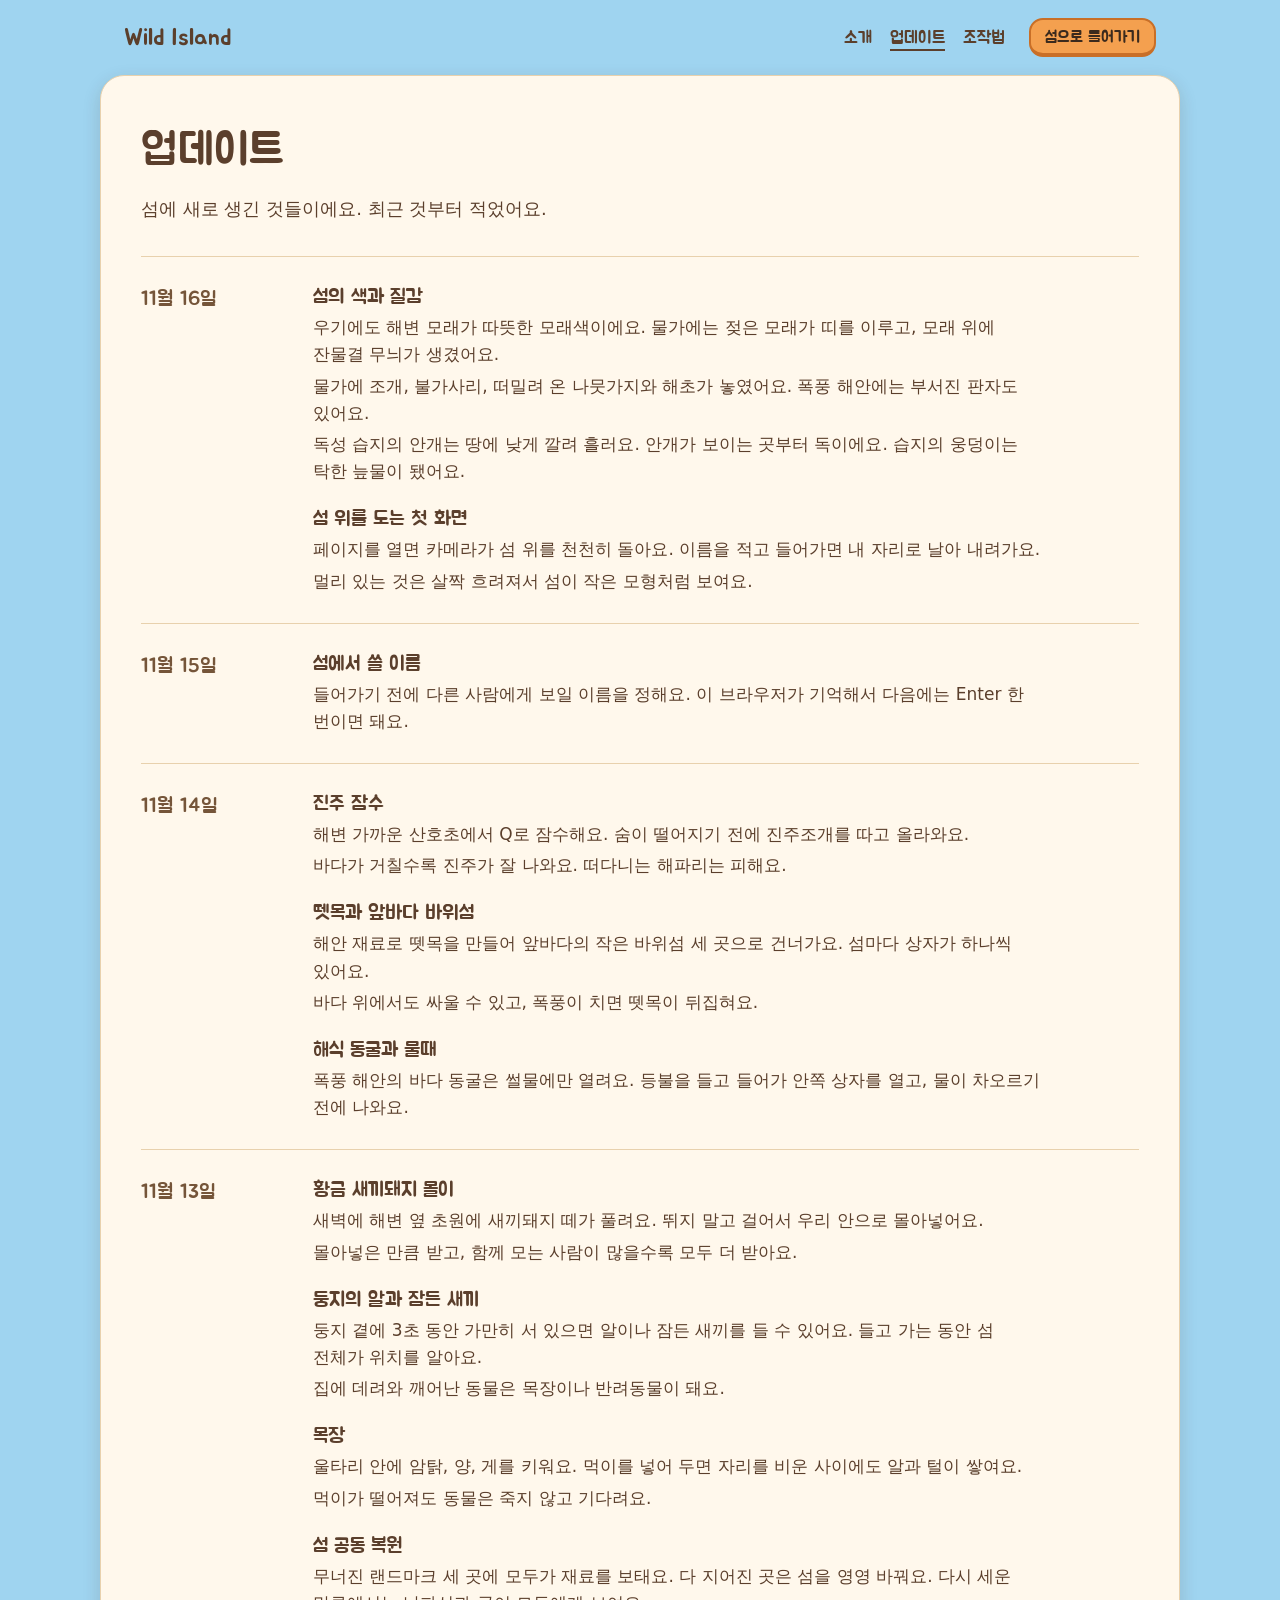
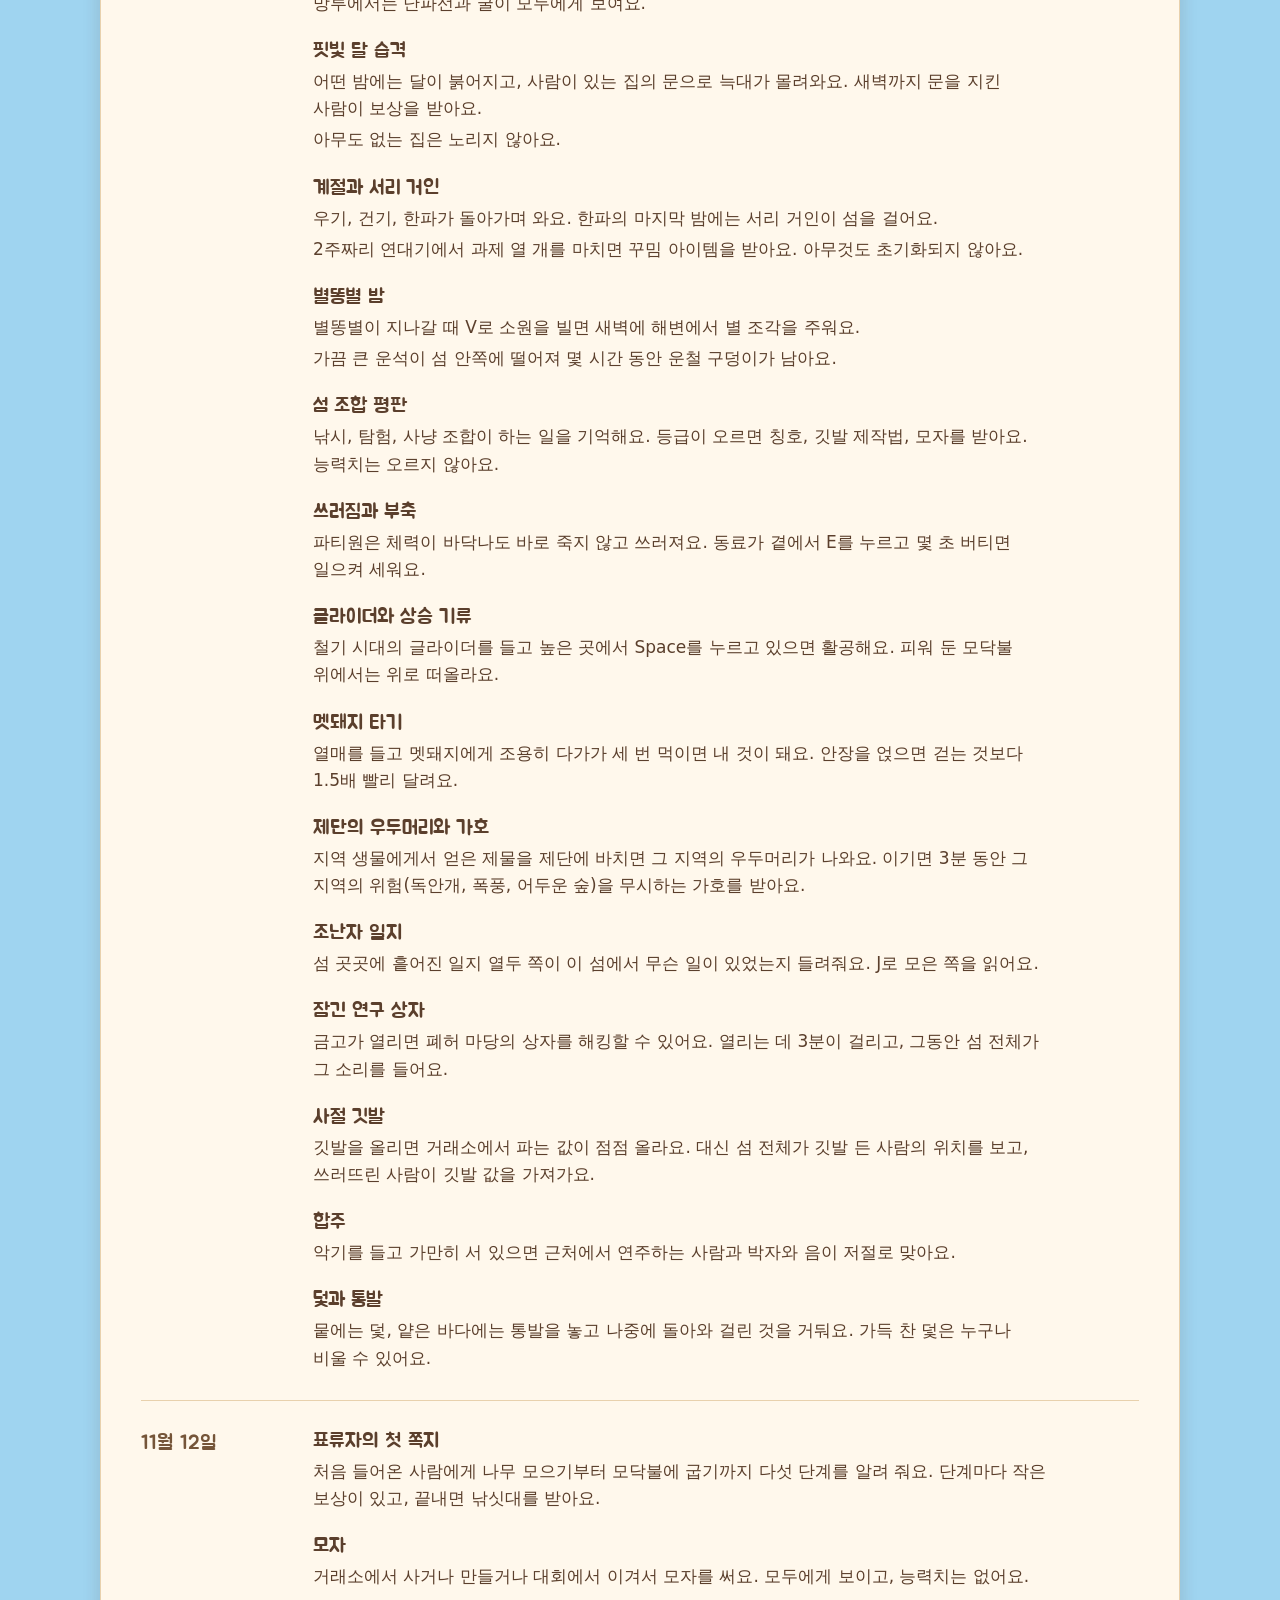
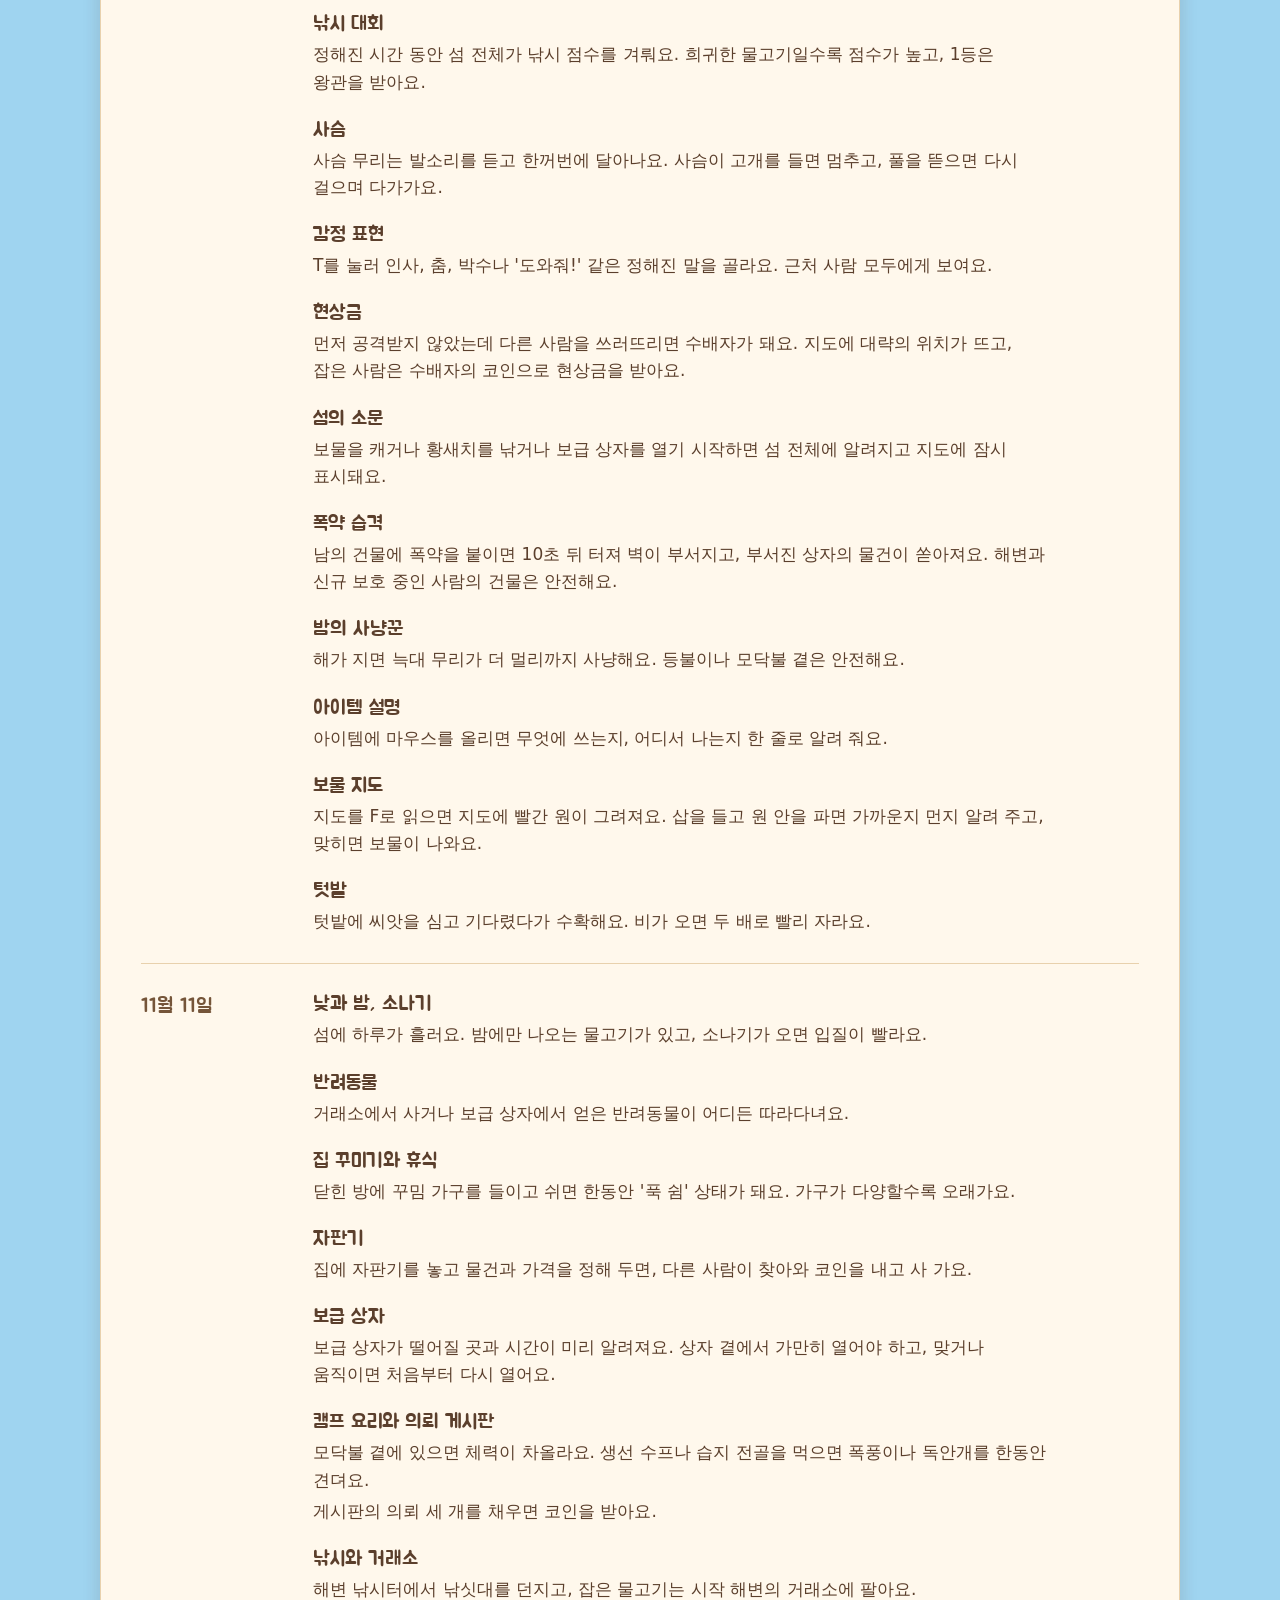
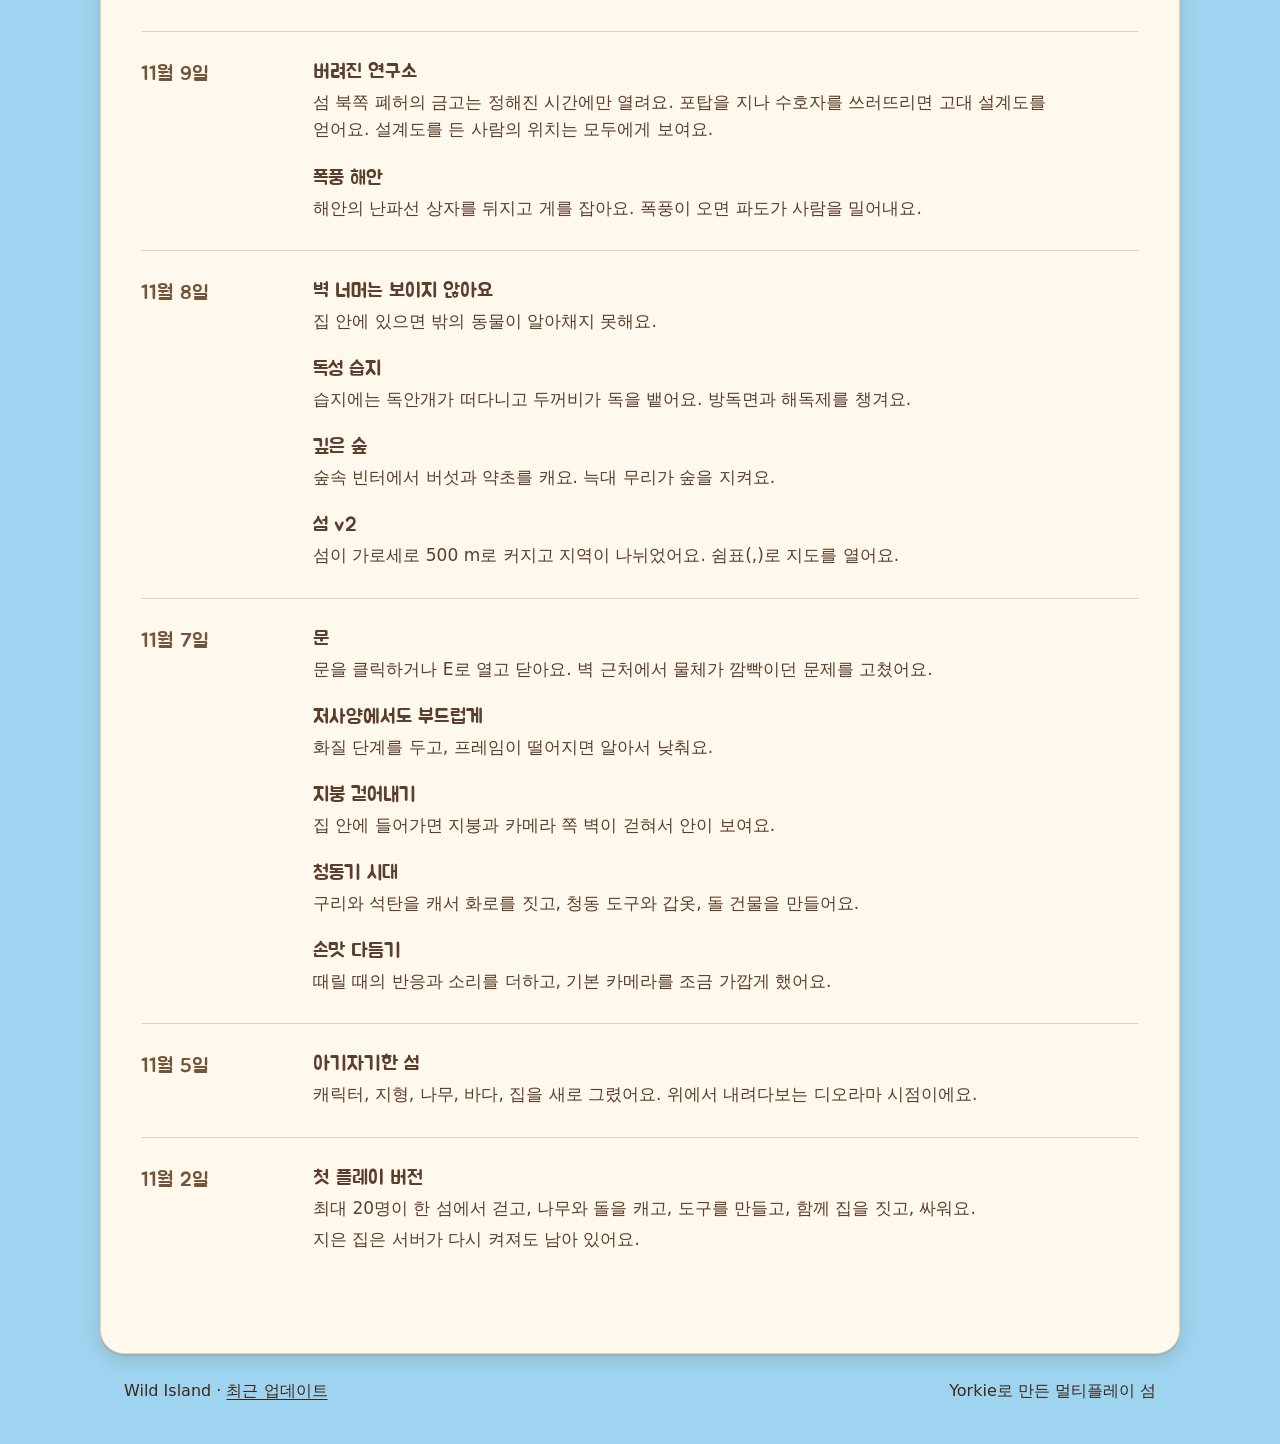
==== commit ea284b66: "deploy v0.1.3" ====
--- a/updates/index.html
+++ b/updates/index.html
@@ -6,7 +6,7 @@
     <title>업데이트 · Wild Island</title>
     <meta name="description" content="Wild Island에 새로 생긴 것들, 최근 것부터." />
     <link rel="icon" href="data:," />
-    <script type="module" crossorigin src="../assets/updates-BqcX0hGC.js"></script>
+    <script type="module" crossorigin src="../assets/updates-CEK9Ufqj.js"></script>
     <link rel="modulepreload" crossorigin href="../assets/modulepreload-polyfill-P2Xu9kJm.js">
     <link rel="stylesheet" crossorigin href="../assets/site-DYRIUHrF.css">
   </head>
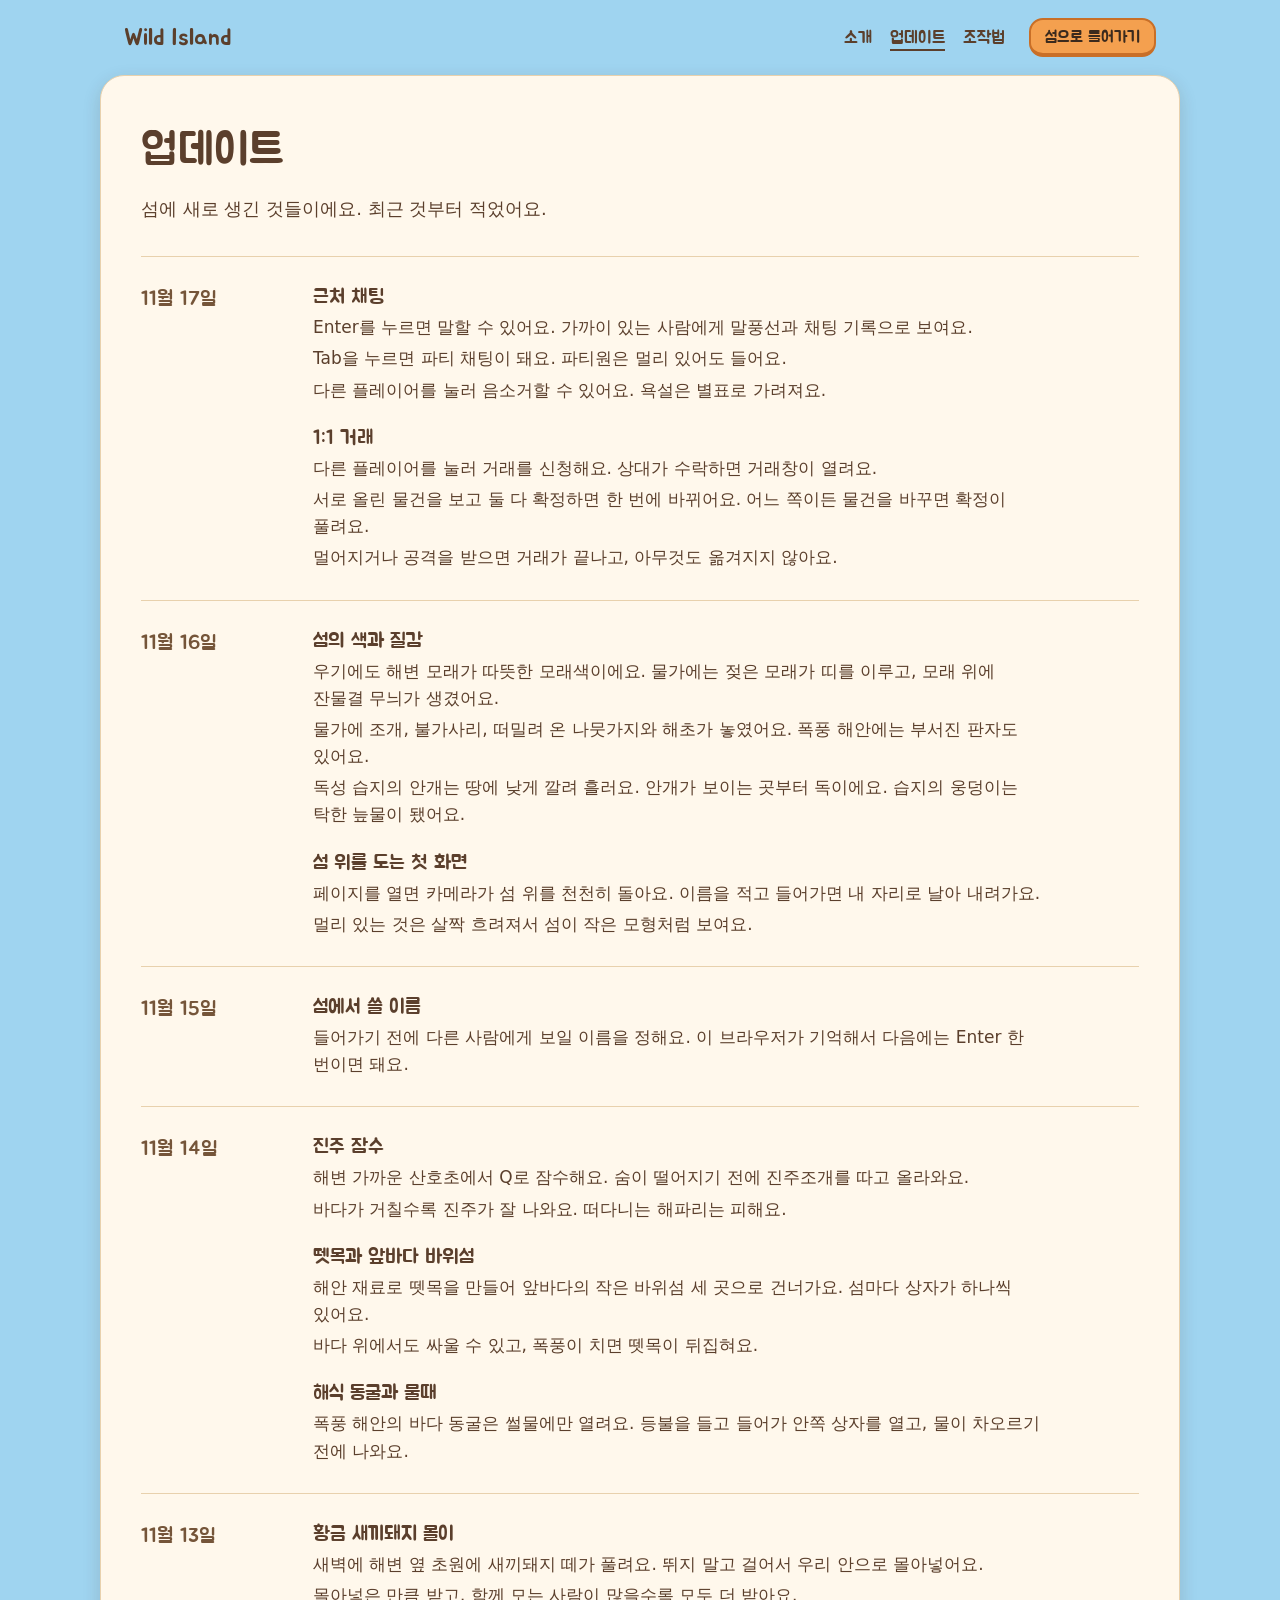
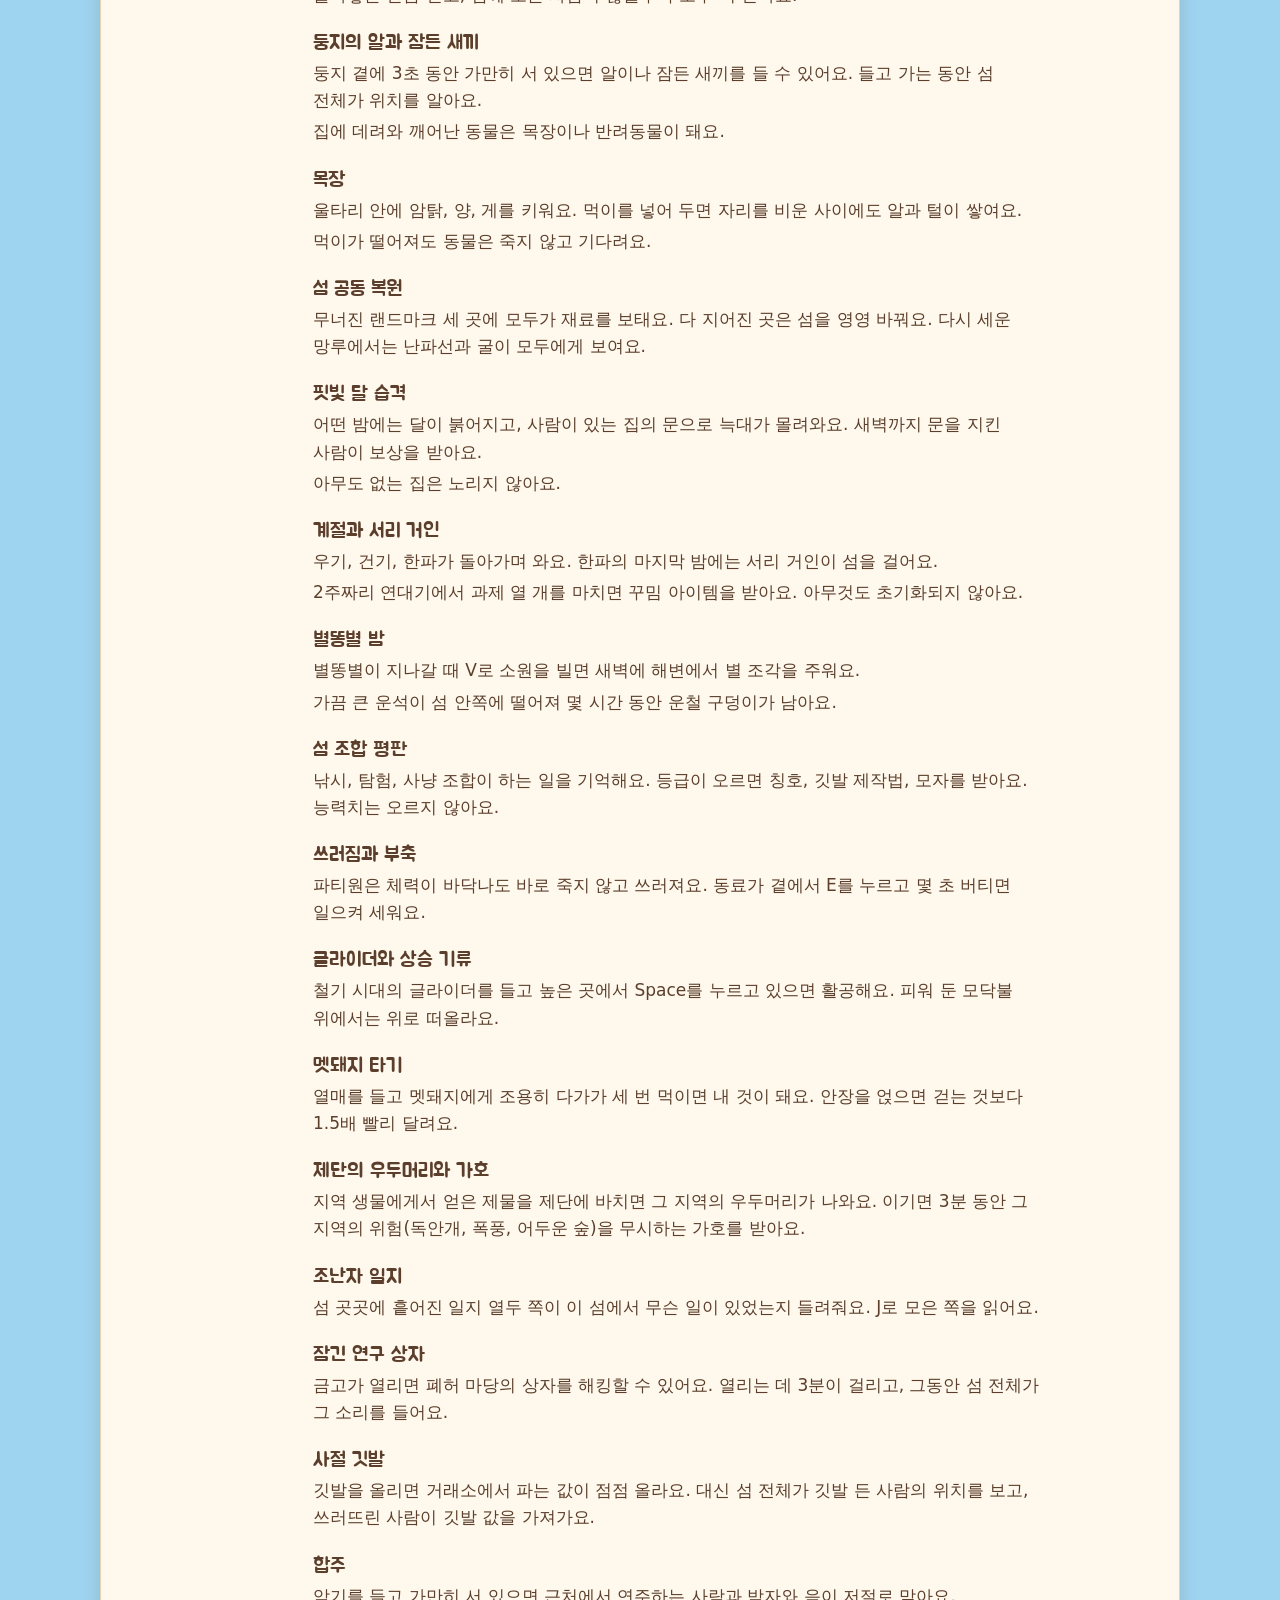
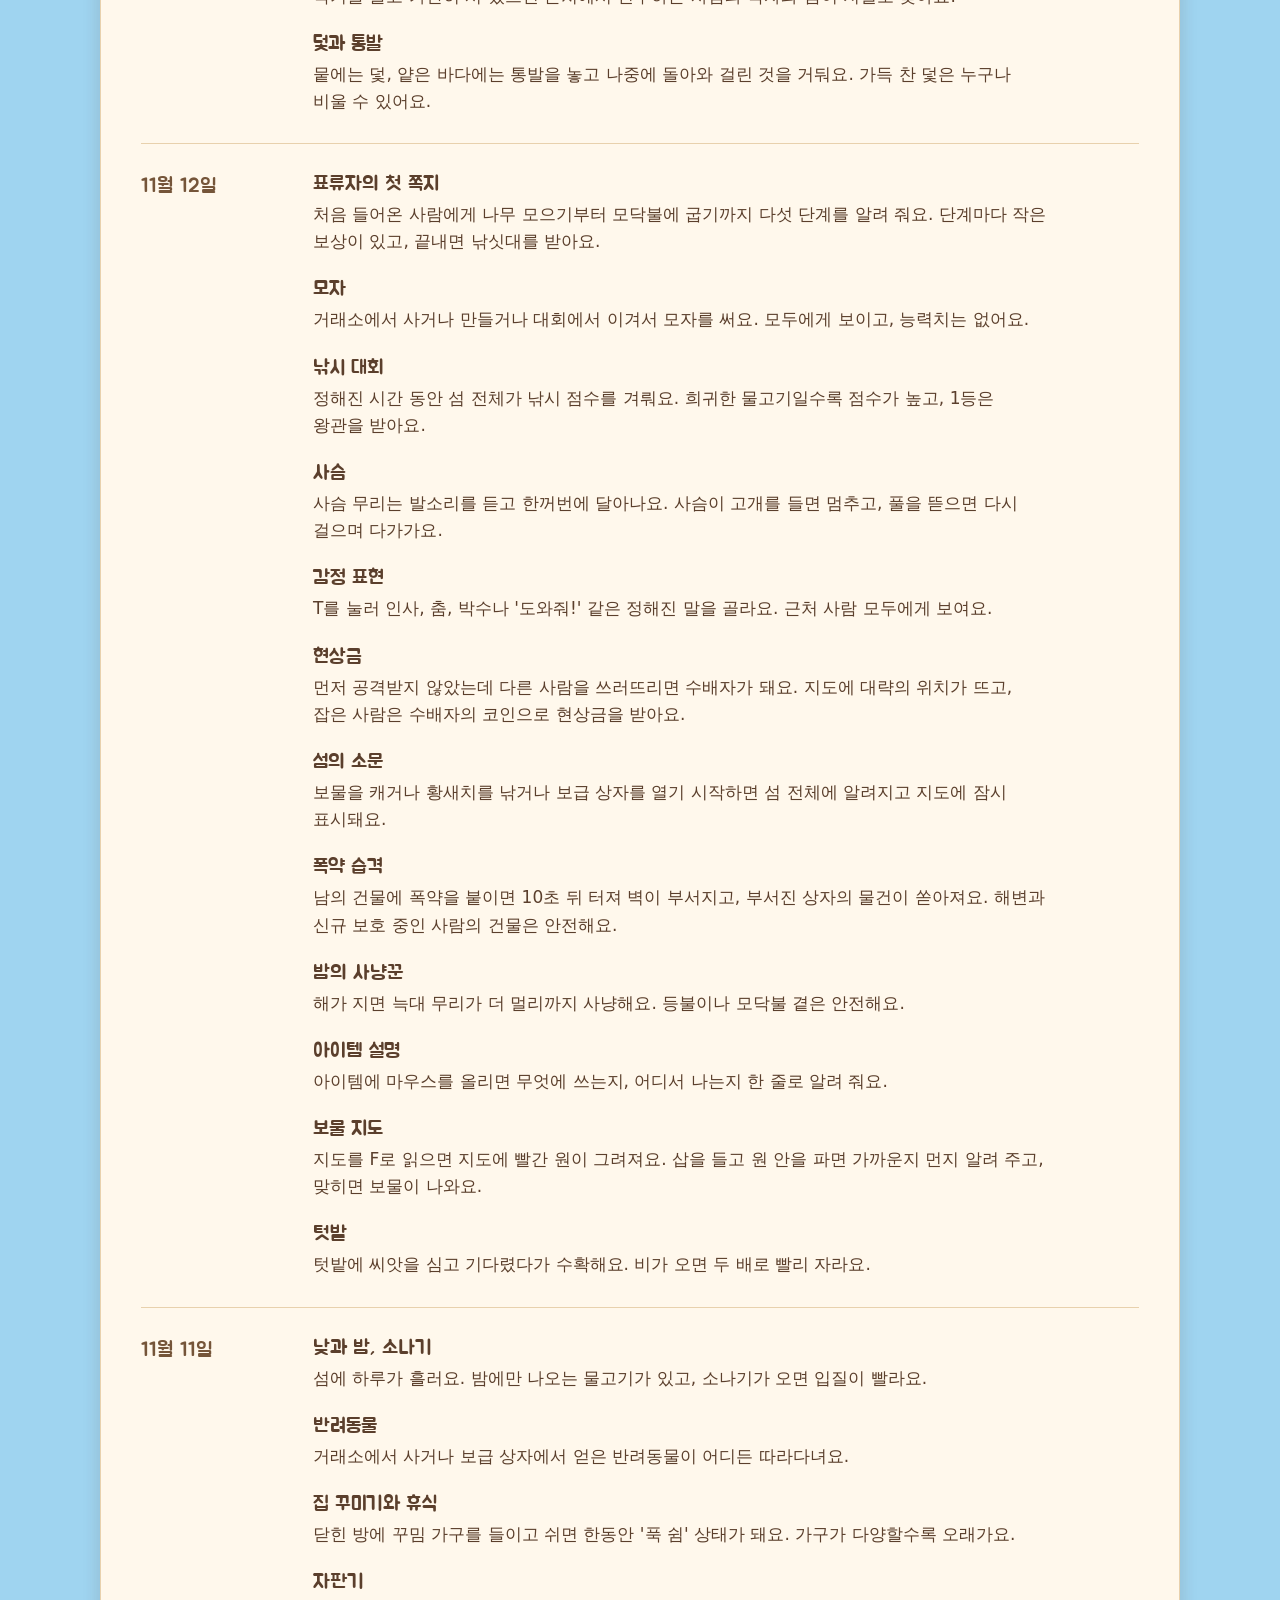
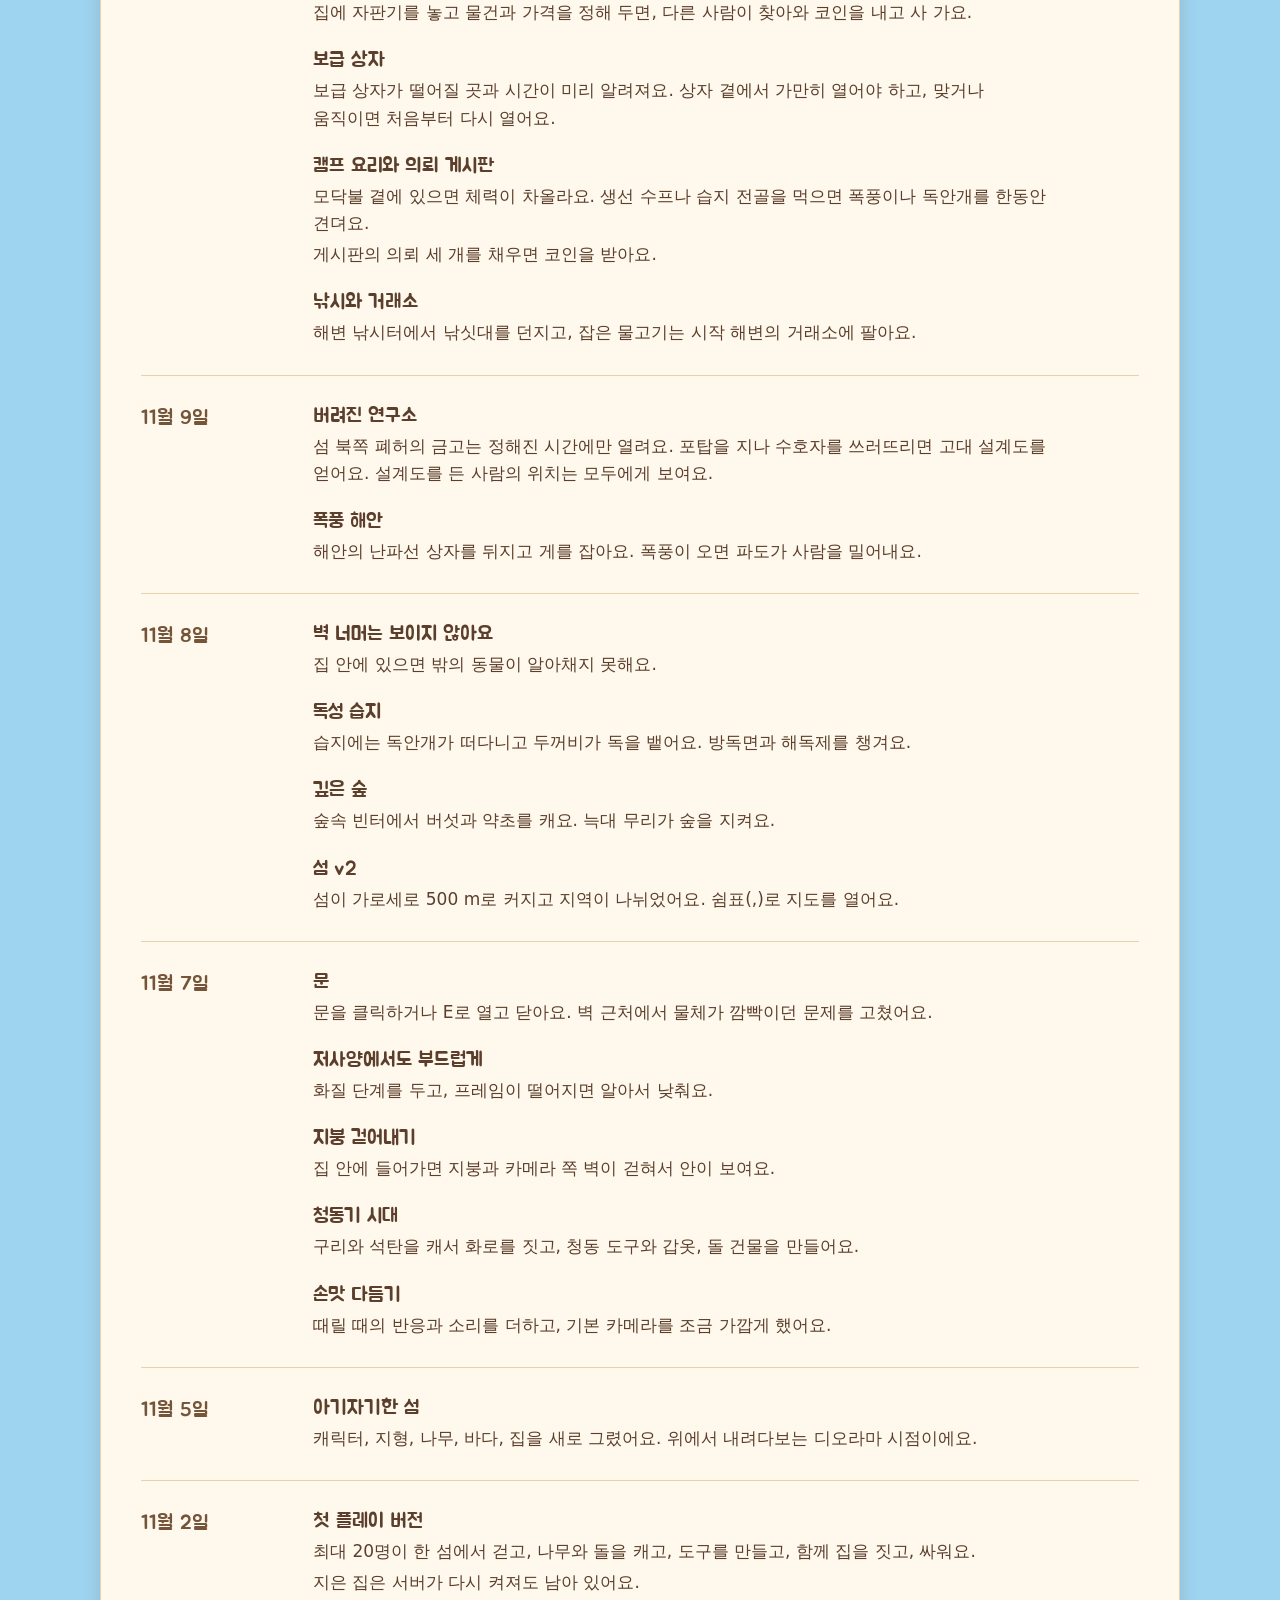
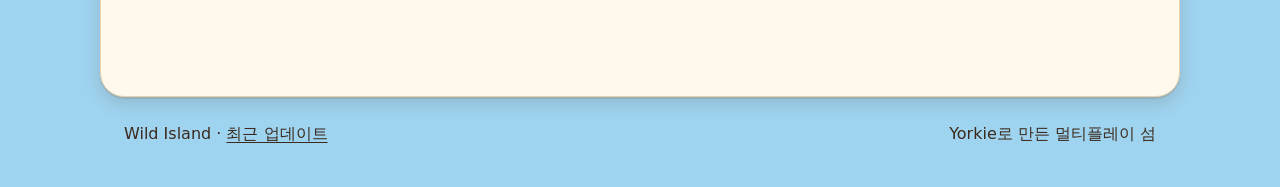
==== commit b5a5de7c: "deploy v0.2.0" ====
--- a/updates/index.html
+++ b/updates/index.html
@@ -6,7 +6,7 @@
     <title>업데이트 · Wild Island</title>
     <meta name="description" content="Wild Island에 새로 생긴 것들, 최근 것부터." />
     <link rel="icon" href="data:," />
-    <script type="module" crossorigin src="../assets/updates-CEK9Ufqj.js"></script>
+    <script type="module" crossorigin src="../assets/updates-Dj5BlHb5.js"></script>
     <link rel="modulepreload" crossorigin href="../assets/modulepreload-polyfill-P2Xu9kJm.js">
     <link rel="stylesheet" crossorigin href="../assets/site-DYRIUHrF.css">
   </head>
